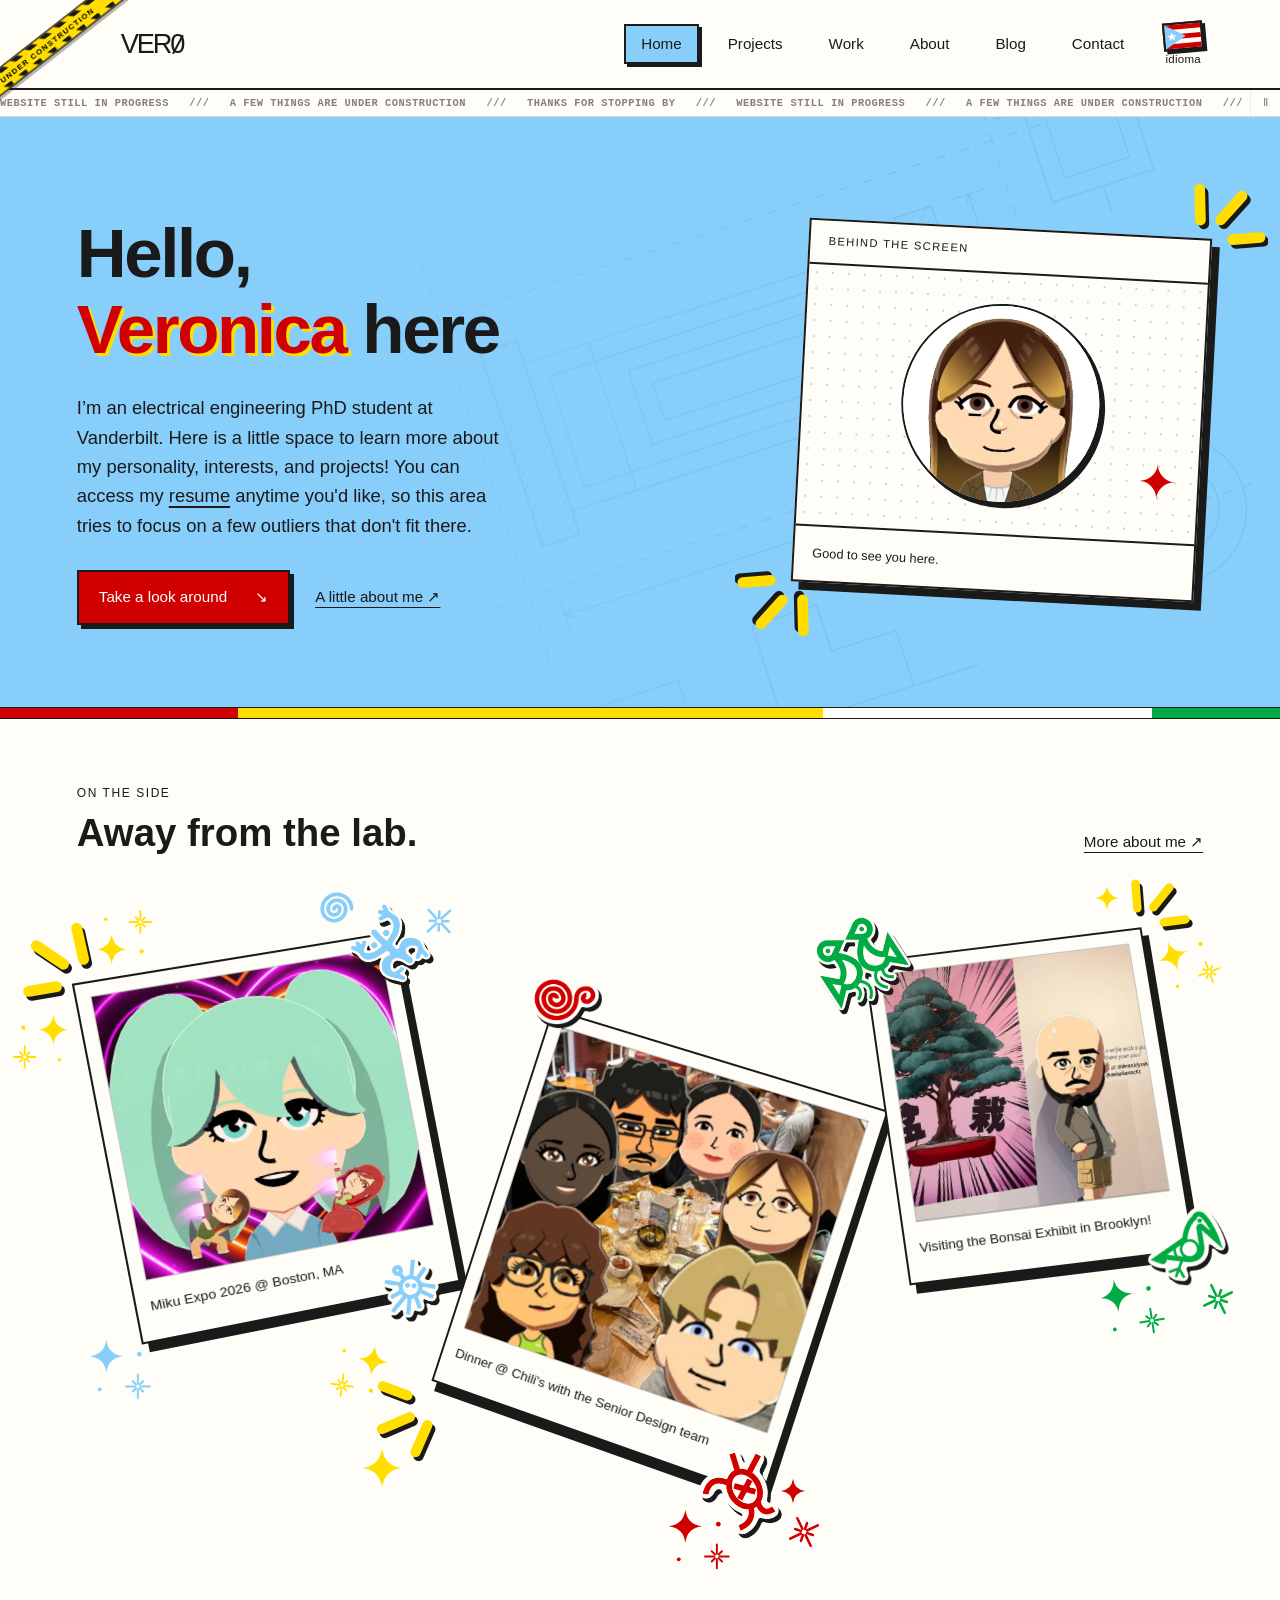
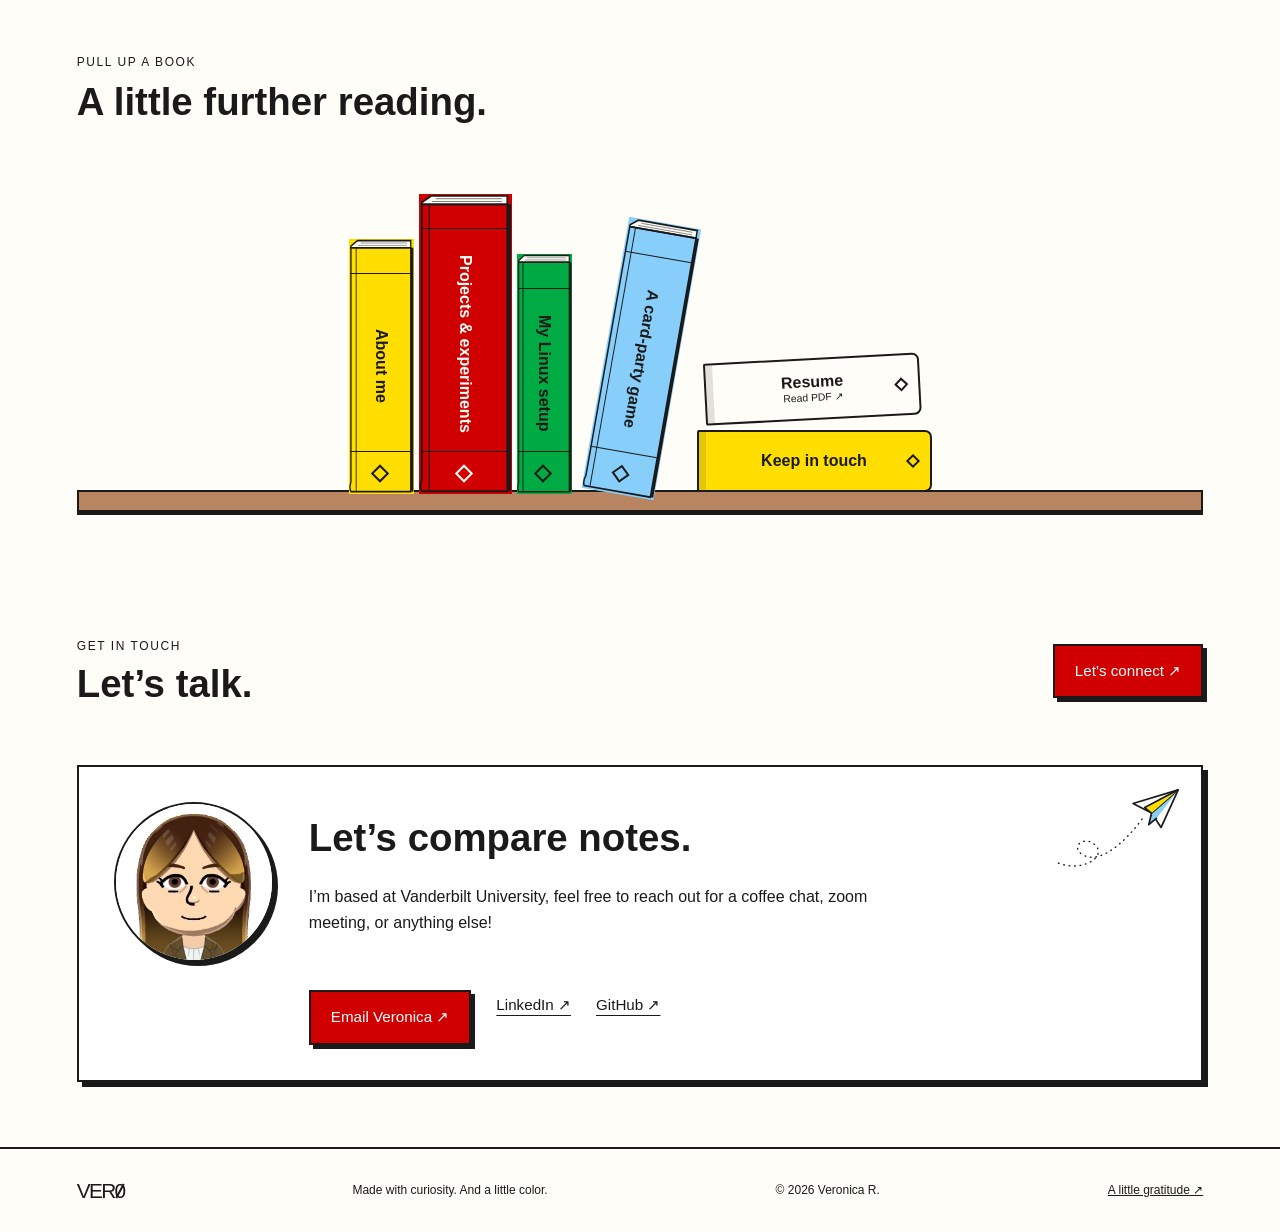
==== index.html @ 684a56bc "Add Blog magazine rack, Contact town street, language flag and visitor stats - Blog tab in the nav; " ====
<!doctype html>
<html lang="en">
<head>
<meta charset="utf-8">
<meta name="viewport" content="width=device-width, initial-scale=1">
<meta name="description" content="Veronica Ramos Rodriguez: ECE PhD student at Vanderbilt. Research, side projects, and a bit about me">
<meta name="theme-color" content="#87CEFA">
<link rel="icon" href="favicon.ico" sizes="any">
<link rel="icon" type="image/png" sizes="32x32" href="assets/favicon-32.png">
<link rel="icon" type="image/png" sizes="192x192" href="assets/favicon-192.png">
<link rel="apple-touch-icon" href="assets/apple-touch-icon.png">
<title>Home · Veronica R.</title>
<link rel="stylesheet" href="style.css?v=about-cabinet-118">
<script src="script.js?v=about-cabinet-118" defer>
</script>
</head>
<body><a class="skip-link" href="#main">Skip to content</a>
<header class="site-header"><span class="logo-tape" aria-hidden="true"><span></span></span><a class="wordmark" href="index.html" aria-label="Veronica R. home"><span class="wordmark-letter letter-v">V</span><span class="wordmark-letter letter-e">E</span><span class="wordmark-letter letter-r">R</span><span class="wordmark-zero">0</span></a>
<button class="menu-toggle" type="button" aria-expanded="false" aria-controls="site-nav" aria-label="Open menu"><span></span><span></span><span></span></button>
<nav id="site-nav" aria-label="Main navigation"><a href="index.html" aria-current="page">Home</a><a href="projects.html">Projects</a><a href="work.html">Work</a><a href="about.html">About</a><a href="blog.html">Blog</a><a href="contact.html">Contact</a>
</nav>
<button class="lang-flag" type="button" aria-label="Cambiar a español" lang="es"><svg viewBox="0 0 30 20" aria-hidden="true" focusable="false"><rect width="30" height="20" fill="var(--paper)"/><path d="M0 0h30v4H0zM0 8h30v4H0zM0 16h30v4H0z" fill="var(--red)"/><path d="M0 0L17.3 10L0 20Z" fill="var(--sky-blue)"/><path d="M5.8 6.2l1.05 2.6h2.8l-2.25 1.7.85 2.7-2.45-1.65-2.45 1.65.85-2.7-2.25-1.7h2.8z" fill="var(--paper)"/></svg><span class="lang-flag-label">idioma</span></button>
</header>
<div class="progress-notice" aria-label="Website still in progress. A few things are under construction.">
<div class="progress-track" aria-hidden="true"><span>Website still in progress &nbsp; /// &nbsp; A few things are under construction &nbsp; /// &nbsp; Thanks for stopping by &nbsp; /// &nbsp; Website still in progress &nbsp; /// &nbsp; A few things are under construction &nbsp; /// &nbsp; Thanks for stopping by &nbsp; /// &nbsp; Website still in progress &nbsp; /// &nbsp; A few things are under construction &nbsp; /// &nbsp; Thanks for stopping by &nbsp; /// &nbsp; </span><span>Website still in progress &nbsp; /// &nbsp; A few things are under construction &nbsp; /// &nbsp; Thanks for stopping by &nbsp; /// &nbsp; Website still in progress &nbsp; /// &nbsp; A few things are under construction &nbsp; /// &nbsp; Thanks for stopping by &nbsp; /// &nbsp; Website still in progress &nbsp; /// &nbsp; A few things are under construction &nbsp; /// &nbsp; Thanks for stopping by &nbsp; /// &nbsp; </span></div>
<button class="progress-toggle" type="button" aria-label="Pause scrolling notice" aria-pressed="false">Ⅱ</button>
</div>
<main id="main">
<section class="hero">
<div class="hero-copy">

<h1 aria-label="Hello, Veronica here">Hello, <span class="outlined intro-name" aria-hidden="true">Veronica</span> here
</h1>
<p class="hero-description">I’m an electrical engineering PhD student at Vanderbilt. Here is a little space to learn more about my personality, interests, and projects! You can access my <a class="inline-link" href="assets/Veronica_Ramos_Rodriguez_Resume.pdf" target="_blank" rel="noopener" data-poster-src="assets/Veronica_Ramos_Rodriguez_Resume.pdf" data-poster-title="Veronica Ramos Rodriguez" data-poster-kind="RESUME">resume</a> anytime you'd like, so this area tries to focus on a few outliers that don't fit there.</p>
<div class="actions"><a class="button primary" href="#personal">Take a look around <span>↘</span></a><a class="text-link" href="construction.html">A little about me ↗</a>
</div>
</div>
<div class="avatar-panel"><span class="avatar-label">BEHIND THE SCREEN</span>
<div class="avatar-stage">
<div class="mii-face-frame"><img src="assets/mii-headshot-clean.jpg" alt="Veronica’s Mii headshot, with long brown hair and a brown suit." width="1280" height="720" decoding="async"></div><span class="avatar-spark spark-two">✦</span>
</div>
<div class="avatar-caption"><span>Good to see you here.</span>
</div>
</div>
</section>
<div class="palette-strip quiet-palette" aria-hidden="true"><span></span><span></span><span></span><span></span>
</div>
<section id="personal" class="section home-notes snapshot-section">
<div class="section-heading"><div><p class="eyebrow">ON THE SIDE</p><h2>Away from the lab.</h2></div><a class="text-link" href="construction.html">More about me ↗</a></div>
<div class="snapshot-layout">
<div class="polaroid-stack">
<!-- Decorations placed with the tuner: positions are % of the polaroid stack (desktop layout). -->
<div class="home-deco" aria-hidden="true">
<span class="deco sticker" style="left:27.5%;top:9.4%;--w:86px" data-a="game" data-ax="0.477" data-ay="-0.443"><span class="deco-in" style="--r:-22deg;--fx:1;--fy:1;--c:#87cefa;--src:url('assets/taino-coqui-sticker-ink.png');--back:url('assets/taino-coqui-sticker-back.png')"><i></i></span></span>
<span class="deco burst" style="left:-1.7%;top:13.3%;--w:85px" data-a="game" data-ax="-0.557" data-ay="-0.55"><span class="deco-in" style="--r:-17deg;--fx:-1;--fy:1"></span></span>
<span class="deco cluster" style="left:3.9%;top:74.4%;--w:66px" data-a="game" data-ax="-0.594" data-ay="0.542"><span class="deco-in" style="--r:0deg;--fx:1;--fy:1"><svg viewBox="0 0 90 90"><path transform="scale(1.25)" d="M20 2Q22 18 38 20Q22 22 20 38Q18 22 2 20Q18 18 20 2Z" fill="#87cefa"/><g transform="translate(50 48) scale(.9)"><g stroke="#87cefa" stroke-width="3" stroke-linecap="round"><path d="M24.0 20.0L38.0 20.0"/><path d="M22.8 22.8L27.8 27.8"/><path d="M20.0 24.0L20.0 38.0"/><path d="M17.2 22.8L12.2 27.8"/><path d="M16.0 20.0L2.0 20.0"/><path d="M17.2 17.2L12.2 12.2"/><path d="M20.0 16.0L20.0 2.0"/><path d="M22.8 17.2L27.8 12.2"/></g></g><circle cx="70" cy="22" r="3.2" fill="#87cefa"/><circle cx="16" cy="70" r="2.6" fill="#87cefa"/></svg></span></span>
<span class="deco spiral" style="left:22.8%;top:3.8%;--w:44px" data-a="game" data-ax="0.334" data-ay="-0.568"><span class="deco-in" style="--r:0deg;--fx:1;--fy:1"><svg viewBox="0 0 60 60"><path d="M30 30m0 0a4 4 0 0 1 8 0a8 8 0 0 1-16 0a12 12 0 0 1 24 0a16 16 0 0 1-32 0a20 20 0 0 1 40 0" fill="none" stroke="#87cefa" stroke-width="5" stroke-linecap="round"/></svg></span></span>
<span class="deco sticker" style="left:58.6%;top:92.9%;--w:98px" data-a="linux" data-ax="0.423" data-ay="0.504"><span class="deco-in" style="--r:-17deg;--fx:1;--fy:1;--c:#d00000;--src:url('assets/taino-turtle-sticker-ink.png');--back:url('assets/taino-turtle-sticker-back.png')"><i></i></span></span>
<span class="deco cluster" style="left:55.3%;top:100.4%;--w:66px" data-a="linux" data-ax="0.365" data-ay="0.647"><span class="deco-in" style="--r:0deg;--fx:1;--fy:1"><svg viewBox="0 0 90 90"><path transform="scale(1.25)" d="M20 2Q22 18 38 20Q22 22 20 38Q18 22 2 20Q18 18 20 2Z" fill="#d00000"/><g transform="translate(50 48) scale(.9)"><g stroke="#d00000" stroke-width="3" stroke-linecap="round"><path d="M24.0 20.0L38.0 20.0"/><path d="M22.8 22.8L27.8 27.8"/><path d="M20.0 24.0L20.0 38.0"/><path d="M17.2 22.8L12.2 27.8"/><path d="M16.0 20.0L2.0 20.0"/><path d="M17.2 17.2L12.2 12.2"/><path d="M20.0 16.0L20.0 2.0"/><path d="M22.8 17.2L27.8 12.2"/></g></g><circle cx="70" cy="22" r="3.2" fill="#d00000"/><circle cx="16" cy="70" r="2.6" fill="#d00000"/></svg></span></span>
<span class="deco sticker" style="left:69.4%;top:12%;--w:92px" data-a="life" data-ax="-0.531" data-ay="-0.482"><span class="deco-in" style="--r:-33deg;--fx:1;--fy:1;--c:#00ab44;--src:url('assets/taino-eternal-lovers-sticker-ink.png');--back:url('assets/taino-eternal-lovers-sticker-back.png')"><i></i></span></span>
<span class="deco burst" style="left:96.1%;top:4.1%;--w:66px" data-a="life" data-ax="0.543" data-ay="-0.521"><span class="deco-in" style="--r:0deg;--fx:1;--fy:1"></span></span>
<span class="deco aster" style="left:32.2%;top:5.7%;--w:34px" data-a="game" data-ax="0.655" data-ay="-0.478"><span class="deco-in" style="--r:-43deg;--fx:1;--fy:1"><svg viewBox="0 0 40 40"><g stroke="#87cefa" stroke-width="3" stroke-linecap="round"><path d="M24.0 20.0L38.0 20.0"/><path d="M22.8 22.8L27.8 27.8"/><path d="M20.0 24.0L20.0 38.0"/><path d="M17.2 22.8L12.2 27.8"/><path d="M16.0 20.0L2.0 20.0"/><path d="M17.2 17.2L12.2 12.2"/><path d="M20.0 16.0L20.0 2.0"/><path d="M22.8 17.2L27.8 12.2"/></g></svg></span></span>
<span class="deco sticker" style="left:43.3%;top:17.7%;--w:78px" data-a="linux" data-ax="-0.45" data-ay="-0.503"><span class="deco-in" style="--r:0deg;--fx:1;--fy:1;--c:#d00000;--src:url('assets/taino-snail-conch-sticker-ink.png');--back:url('assets/taino-snail-conch-sticker-back.png')"><i></i></span></span>
<span class="deco sticker" style="left:98.8%;top:55.2%;--w:90px" data-a="life" data-ax="0.511" data-ay="0.468"><span class="deco-in" style="--r:20deg;--fx:1;--fy:1;--c:#00ab44;--src:url('assets/taino-bird-sticker-ink.png');--back:url('assets/taino-bird-sticker-back.png')"><i></i></span></span>
<span class="deco aster" style="left:64.6%;top:99%;--w:34px" data-a="linux" data-ax="0.638" data-ay="0.544"><span class="deco-in" style="--r:-26deg;--fx:-1;--fy:1"><svg viewBox="0 0 40 40"><g stroke="#d00000" stroke-width="3" stroke-linecap="round"><path d="M24.0 20.0L38.0 20.0"/><path d="M22.8 22.8L27.8 27.8"/><path d="M20.0 24.0L20.0 38.0"/><path d="M17.2 22.8L12.2 27.8"/><path d="M16.0 20.0L2.0 20.0"/><path d="M17.2 17.2L12.2 12.2"/><path d="M20.0 16.0L20.0 2.0"/><path d="M22.8 17.2L27.8 12.2"/></g></svg></span></span>
<span class="deco diamond" style="left:63.6%;top:92.7%;--w:27px" data-a="linux" data-ax="0.573" data-ay="0.457"><span class="deco-in" style="--r:0deg;--fx:1;--fy:1"><svg viewBox="0 0 40 40"><path d="M20 2Q22 18 38 20Q22 22 20 38Q18 22 2 20Q18 18 20 2Z" fill="#d00000"/></svg></span></span>
<span class="deco diamond" style="left:91.5%;top:2.1%;--w:26px" data-a="life" data-ax="0.367" data-ay="-0.578"><span class="deco-in" style="--r:0deg;--fx:1;--fy:1"><svg viewBox="0 0 40 40"><path d="M20 2Q22 18 38 20Q22 22 20 38Q18 22 2 20Q18 18 20 2Z" fill="#ffde00"/></svg></span></span>
<span class="deco diamond" style="left:27.1%;top:89.3%;--w:44px" data-a="linux" data-ax="-0.545" data-ay="0.727"><span class="deco-in" style="--r:0deg;--fx:1;--fy:1"><svg viewBox="0 0 40 40"><path d="M20 2Q22 18 38 20Q22 22 20 38Q18 22 2 20Q18 18 20 2Z" fill="#ffde00"/></svg></span></span>
<span class="deco burst" style="left:29.2%;top:80.4%;--w:79px" data-a="linux" data-ax="-0.531" data-ay="0.573"><span class="deco-in" style="--r:-152deg;--fx:1;--fy:1"></span></span>
<span class="deco cluster" style="left:4.3%;top:7.9%;--w:60px" data-a="game" data-ax="-0.327" data-ay="-0.608"><span class="deco-in" style="--r:0deg;--fx:1;--fy:-1"><svg viewBox="0 0 90 90"><path transform="scale(1.25)" d="M20 2Q22 18 38 20Q22 22 20 38Q18 22 2 20Q18 18 20 2Z" fill="#ffde00"/><g transform="translate(50 48) scale(.9)"><g stroke="#ffde00" stroke-width="3" stroke-linecap="round"><path d="M24.0 20.0L38.0 20.0"/><path d="M22.8 22.8L27.8 27.8"/><path d="M20.0 24.0L20.0 38.0"/><path d="M17.2 22.8L12.2 27.8"/><path d="M16.0 20.0L2.0 20.0"/><path d="M17.2 17.2L12.2 12.2"/><path d="M20.0 16.0L20.0 2.0"/><path d="M22.8 17.2L27.8 12.2"/></g></g><circle cx="70" cy="22" r="3.2" fill="#ffde00"/><circle cx="16" cy="70" r="2.6" fill="#ffde00"/></svg></span></span>
<span class="deco cluster" style="left:-3.3%;top:24.3%;--w:60px" data-a="game" data-ax="-0.655" data-ay="-0.37"><span class="deco-in" style="--r:0deg;--fx:-1;--fy:1"><svg viewBox="0 0 90 90"><path transform="scale(1.25)" d="M20 2Q22 18 38 20Q22 22 20 38Q18 22 2 20Q18 18 20 2Z" fill="#ffde00"/><g transform="translate(50 48) scale(.9)"><g stroke="#ffde00" stroke-width="3" stroke-linecap="round"><path d="M24.0 20.0L38.0 20.0"/><path d="M22.8 22.8L27.8 27.8"/><path d="M20.0 24.0L20.0 38.0"/><path d="M17.2 22.8L12.2 27.8"/><path d="M16.0 20.0L2.0 20.0"/><path d="M17.2 17.2L12.2 12.2"/><path d="M20.0 16.0L20.0 2.0"/><path d="M22.8 17.2L27.8 12.2"/></g></g><circle cx="70" cy="22" r="3.2" fill="#ffde00"/><circle cx="16" cy="70" r="2.6" fill="#ffde00"/></svg></span></span>
<span class="deco cluster" style="left:25%;top:74.6%;--w:60px" data-a="game" data-ax="0.142" data-ay="0.672"><span class="deco-in" style="--r:-82deg;--fx:-1;--fy:-1"><svg viewBox="0 0 90 90"><path transform="scale(1.25)" d="M20 2Q22 18 38 20Q22 22 20 38Q18 22 2 20Q18 18 20 2Z" fill="#ffde00"/><g transform="translate(50 48) scale(.9)"><g stroke="#ffde00" stroke-width="3" stroke-linecap="round"><path d="M24.0 20.0L38.0 20.0"/><path d="M22.8 22.8L27.8 27.8"/><path d="M20.0 24.0L20.0 38.0"/><path d="M17.2 22.8L12.2 27.8"/><path d="M16.0 20.0L2.0 20.0"/><path d="M17.2 17.2L12.2 12.2"/><path d="M20.0 16.0L20.0 2.0"/><path d="M22.8 17.2L27.8 12.2"/></g></g><circle cx="70" cy="22" r="3.2" fill="#ffde00"/><circle cx="16" cy="70" r="2.6" fill="#ffde00"/></svg></span></span>
<span class="deco cluster" style="left:98.8%;top:12.2%;--w:60px" data-a="life" data-ax="0.627" data-ay="-0.355"><span class="deco-in" style="--r:-20deg;--fx:1;--fy:1"><svg viewBox="0 0 90 90"><path transform="scale(1.25)" d="M20 2Q22 18 38 20Q22 22 20 38Q18 22 2 20Q18 18 20 2Z" fill="#ffde00"/><g transform="translate(50 48) scale(.9)"><g stroke="#ffde00" stroke-width="3" stroke-linecap="round"><path d="M24.0 20.0L38.0 20.0"/><path d="M22.8 22.8L27.8 27.8"/><path d="M20.0 24.0L20.0 38.0"/><path d="M17.2 22.8L12.2 27.8"/><path d="M16.0 20.0L2.0 20.0"/><path d="M17.2 17.2L12.2 12.2"/><path d="M20.0 16.0L20.0 2.0"/><path d="M22.8 17.2L27.8 12.2"/></g></g><circle cx="70" cy="22" r="3.2" fill="#ffde00"/><circle cx="16" cy="70" r="2.6" fill="#ffde00"/></svg></span></span>
<span class="deco sticker" style="left:29.6%;top:61.6%;--w:71px" data-a="game" data-ax="0.351" data-ay="0.474"><span class="deco-in" style="--r:5deg;--fx:1;--fy:1;--c:#87cefa;--src:url('assets/taino-sun-sticker-ink.png');--back:url('assets/taino-sun-sticker-back.png')"><i></i></span></span>
<span class="deco cluster" style="left:93.8%;top:64.8%;--w:66px" data-a="life" data-ax="0.288" data-ay="0.631"><span class="deco-in" style="--r:-9deg;--fx:1;--fy:1"><svg viewBox="0 0 90 90"><path transform="scale(1.25)" d="M20 2Q22 18 38 20Q22 22 20 38Q18 22 2 20Q18 18 20 2Z" fill="#00ab44"/><g transform="translate(50 48) scale(.9)"><g stroke="#00ab44" stroke-width="3" stroke-linecap="round"><path d="M24.0 20.0L38.0 20.0"/><path d="M22.8 22.8L27.8 27.8"/><path d="M20.0 24.0L20.0 38.0"/><path d="M17.2 22.8L12.2 27.8"/><path d="M16.0 20.0L2.0 20.0"/><path d="M17.2 17.2L12.2 12.2"/><path d="M20.0 16.0L20.0 2.0"/><path d="M22.8 17.2L27.8 12.2"/></g></g><circle cx="70" cy="22" r="3.2" fill="#00ab44"/><circle cx="16" cy="70" r="2.6" fill="#00ab44"/></svg></span></span>
<span class="deco aster" style="left:101.3%;top:63.5%;--w:34px" data-a="life" data-ax="0.587" data-ay="0.637"><span class="deco-in" style="--r:-26deg;--fx:-1;--fy:1"><svg viewBox="0 0 40 40"><g stroke="#00ab44" stroke-width="3" stroke-linecap="round"><path d="M24.0 20.0L38.0 20.0"/><path d="M22.8 22.8L27.8 27.8"/><path d="M20.0 24.0L20.0 38.0"/><path d="M17.2 22.8L12.2 27.8"/><path d="M16.0 20.0L2.0 20.0"/><path d="M17.2 17.2L12.2 12.2"/><path d="M20.0 16.0L20.0 2.0"/><path d="M22.8 17.2L27.8 12.2"/></g></svg></span></span>
</div>

<figure class="polaroid polaroid-game"><div class="polaroid-photo"><img src="assets/miku-expo-boston.webp" alt="A Miku-inspired Mii with two smaller Miis holding glow sticks against a neon-heart background." loading="lazy" decoding="async"></div><figcaption>Miku Expo 2026 @ Boston, MA</figcaption></figure>
<figure class="polaroid polaroid-linux"><div class="polaroid-photo"><img src="assets/chilis-dinner.webp" alt="Senior Design teammates represented by Miis around a dinner table at Chili’s." loading="lazy" decoding="async"></div><figcaption>Dinner @ Chili's with the Senior Design team</figcaption></figure>
<figure class="polaroid polaroid-life"><div class="polaroid-photo"><img src="assets/bonsai-mii.webp" alt="A Mii posing beside a large illustrated bonsai at an exhibit." loading="lazy" decoding="async"></div><figcaption>Visiting the Bonsai Exhibit in Brooklyn!</figcaption></figure>
</div>

</div>
</section>

<section class="section bookshelf-section" aria-labelledby="bookshelf-title">
<div class="section-heading"><div><p class="eyebrow">PULL UP A BOOK</p><h2 id="bookshelf-title">A little further reading.</h2></div></div>
<nav class="bookshelf" aria-label="Portfolio bookshelf">
<a class="shelf-book book-about" href="construction.html"><span>About me</span></a>
<a class="shelf-book book-projects" href="projects.html"><span>Projects & experiments</span></a>
<a class="shelf-book book-linux" href="projects.html#linux"><span>My Linux setup</span></a>
<a class="shelf-book book-game" href="projects.html#card-party"><span>A card-party game</span></a>
<div class="book-pile"><a class="shelf-book book-resume" href="assets/Veronica_Ramos_Rodriguez_Resume.pdf" target="_blank" rel="noopener" data-poster-src="assets/Veronica_Ramos_Rodriguez_Resume.pdf" data-poster-title="Veronica Ramos Rodriguez" data-poster-kind="RESUME" aria-label="Resume PDF, opens a preview"><span>Resume</span><small>Read PDF ↗</small></a><a class="shelf-book book-contact" href="construction.html"><span>Keep in touch</span></a></div>
</nav>
</section>
<section class="contact-band">
<div>
<p class="eyebrow">GET IN TOUCH</p>
<h2>Let’s talk.</h2>
</div><a class="button primary contact-label" href="mailto:verocero@tutamail.com">Let’s connect ↗</a>
</section>
<section class="section home-contact-card">
<article class="paper contact-paper"><figure class="contact-headshot"><div class="mii-face-frame"><img src="assets/mii-headshot-clean.jpg" alt="Veronica’s Mii headshot, with long brown hair and a brown suit." width="1280" height="720" decoding="async"></div></figure>
<div>
<h2>Let’s compare notes.</h2>
<p>I’m based at Vanderbilt University, feel free to reach out for a coffee chat, zoom meeting, or anything else!</p>
<div class="actions"><a class="button primary" href="mailto:verocero@tutamail.com">Email Veronica ↗</a><a class="text-link" href="https://www.linkedin.com/in/veronicasramos/">LinkedIn ↗</a><a class="text-link" href="https://github.com/VeroCero">GitHub ↗</a>
</div>
</div>
</article>
</section>
<dialog class="poster-dialog" aria-labelledby="poster-dialog-title">
<button class="pile-card-close poster-dialog-close" type="button" aria-label="Close">✕</button>
<p class="eyebrow poster-dialog-kind">RESUME</p>
<h3 id="poster-dialog-title"></h3>
<iframe class="poster-frame" title="Resume"></iframe>
<a class="text-link poster-open" target="_blank" rel="noopener">Open full size ↗</a>
</dialog>
</main>
<footer><a class="wordmark" href="index.html"><span class="wordmark-letter letter-v">V</span><span class="wordmark-letter letter-e">E</span><span class="wordmark-letter letter-r">R</span><span class="wordmark-zero">0</span></a>
<p>Made with curiosity. And a little color.</p><span>© 2026 Veronica R.</span><a href="thankyou.html">A little gratitude ↗</a>
</footer>
<script data-goatcounter="https://ver0.goatcounter.com/count" async src="//gc.zgo.at/count.js"></script>
</body>
</html>
---- style.css ----
@font-face{font-family:Bungee;src:url('fonts/Bungee-Regular.ttf') format('truetype');font-display:swap}
@font-face{font-family:Exo2;src:url('fonts/Exo2-Medium.ttf') format('truetype');font-weight:500;font-display:swap}
@font-face{font-family:Exo2;src:url('fonts/Exo2-Black.ttf') format('truetype');font-weight:900;font-display:swap}
.tags span,.board-stickies span{font-weight:900}

:root{--sky-blue:#87cefa;--red:#d00000;--white:#fff;--green:#00ab44;--ink:#1a1a1a;--paper:#fffdf7;--border:2px solid var(--ink)}
*{box-sizing:border-box}
html{scroll-behavior:smooth;scroll-padding-top:30px}
body{margin:0;color:var(--ink);background:var(--paper);font-family:Exo2,Arial,sans-serif;font-weight:500;line-height:1.6}
a{color:inherit}
button,a{-webkit-tap-highlight-color:transparent}
a:focus-visible,button:focus-visible{outline:3px solid var(--red);outline-offset:6px}
h1,h2,h3,p{margin:0}
h1,h2,h3{line-height:1.1}
h1,h2,.wordmark{font-family:Bungee,Arial,sans-serif}
h1{font-size:clamp(2.7rem,6.2vw,5.6rem);letter-spacing:-.035em}
h2{font-size:clamp(1.7rem,3vw,2.6rem)}
h3{font-size:1.65rem}
p{max-width:65ch}
.site-header{max-width:1440px;margin:auto;padding:22px 6%;display:flex;align-items:center;justify-content:space-between;border-bottom:var(--border)}
.wordmark{text-decoration:none;font-size:1.7rem;letter-spacing:-.08em;white-space:nowrap}
.brand-dot,.wordmark span{color:var(--red);display:inline-block;margin-left:6px}
.site-header nav{display:flex;gap:12px}
.site-header nav a{text-decoration:none;padding:6px 15px;border:2px solid transparent;font-size:.95rem}
.site-header nav a[aria-current=page]{background:var(--sky-blue);border:var(--border);box-shadow:3px 3px var(--ink)}
.site-header nav a:hover{border-color:var(--ink)}
main{max-width:1440px;margin:auto}
.hero{padding:78px 6% 82px;display:grid;grid-template-columns:1.6fr 1fr;gap:7%;align-items:center;background:var(--sky-blue)}
.eyebrow{font-size:.75rem;letter-spacing:.13em;line-height:1.5}
.small-star{color:var(--red);font-size:1.2rem;margin-right:8px}
.hero h1{margin:20px 0 26px}
.outlined{color:var(--paper);-webkit-text-stroke:2px var(--ink);paint-order:stroke fill}
.hero-description{font-size:1.15rem;max-width:440px}
.actions{display:flex;align-items:center;gap:25px;margin-top:30px}
.button{display:inline-flex;justify-content:center;align-items:center;gap:28px;padding:13px 20px;text-decoration:none;border:var(--border);box-shadow:4px 4px var(--ink);transition:transform .15s,box-shadow .15s;font-size:.95rem}
.primary{background:var(--red);color:white}
.light{background:var(--paper)}
.button:hover{transform:translate(2px,2px);box-shadow:2px 2px var(--ink)}
.text-link{text-underline-offset:5px;font-size:.95rem}
.avatar-panel{position:relative;border:var(--border);background:var(--paper);box-shadow:8px 8px var(--ink);transform:rotate(3deg)}
.avatar-label{display:block;padding:12px 18px;border-bottom:var(--border);font-size:.7rem;letter-spacing:.12em}
.avatar-stage{position:relative;min-height:260px;display:grid;place-items:center;background-image:radial-gradient(#1a1a1a30 1px,transparent 1px);background-size:16px 16px}
.avatar-placeholder{display:flex;flex-direction:column;align-items:center;gap:10px}
.avatar-monogram{width:145px;height:145px;border:var(--border);border-radius:50%;background:var(--sky-blue);display:grid;place-items:center;font-family:Bungee;font-size:4rem;box-shadow:5px 5px var(--ink)}
.avatar-placeholder>span:last-child{font-size:.75rem;background:var(--paper);padding:3px 7px}
.avatar-caption{border-top:var(--border);padding:15px 18px;display:flex;flex-direction:column}
.avatar-caption strong{font-size:1.3rem}
.avatar-caption span{font-size:.8rem}
.hello-sticker{position:absolute;right:-22px;bottom:46px;background:var(--green);padding:8px 18px;border:var(--border);font-family:Bungee;font-size:1.4rem;transform:rotate(-12deg);box-shadow:3px 3px var(--ink)}
.avatar-spark{position:absolute;color:var(--red);font-size:3rem}
.spark-one{top:20px;left:20px}
.spark-two{bottom:20px;right:20px}
.palette-strip{display:flex;justify-content:space-between;gap:20px;align-items:center;padding:16px 6%;background:var(--green);border-block:var(--border);font-size:.75rem;letter-spacing:.1em}
.section{padding:65px 6%}
.section-heading{display:flex;justify-content:space-between;gap:24px;align-items:end;margin-bottom:30px}
.section-heading h2{margin-top:10px}
.red-dot{color:var(--red)}
.project-card{display:grid;grid-template-columns:1fr 1fr;border:var(--border);text-decoration:none;box-shadow:6px 6px var(--ink);background:white}
.project-art{background:var(--sky-blue);min-height:300px;display:grid;place-items:center;position:relative;overflow:hidden;border-right:var(--border)}
.mini-window{width:65%;border:var(--border);background:var(--paper);box-shadow:6px 6px var(--ink);transform:rotate(-5deg)}
.window-bar{border-bottom:var(--border);display:flex;gap:5px;padding:10px;background:var(--green)}
.window-bar i{width:7px;height:7px;background:var(--ink);border-radius:50%}
.mini-window strong{display:block;padding:18px 22px;font-family:Bungee;font-size:2.3rem;line-height:1.1}
.mini-window strong span{color:var(--red)}
.mini-lines{margin:0 22px 20px;height:14px;border-block:2px solid var(--ink);width:50%}
.art-star{position:absolute;right:10%;bottom:10%;font-size:4rem;color:var(--red)}
.project-info{padding:40px;align-self:center}
.project-info h3{margin:18px 0}
.project-info h3 span{white-space:nowrap}
.tags{display:flex;flex-wrap:wrap;gap:8px;margin-top:22px}
.tags span{border:1px solid var(--ink);padding:3px 10px;font-size:.75rem;background:var(--paper)}
.about-band{padding:55px 6%;background:var(--green);border-block:var(--border);display:grid;grid-template-columns:1.4fr 1fr;gap:22px 60px}
.about-band>.eyebrow{grid-column:1/-1}
.about-band .button{margin-top:24px}
.contact-band{padding:60px 6%;display:flex;gap:28px;align-items:center;justify-content:space-between}
.contact-band h2{margin-top:8px}
.large-star{font-size:4rem;color:var(--red)}
footer{max-width:1440px;margin:auto;border-top:var(--border);padding:25px 6%;display:flex;gap:24px;align-items:center;justify-content:space-between;font-size:.75rem}
footer .wordmark{font-size:1.3rem}
.page-intro{padding:65px 6%;background:var(--sky-blue);border-bottom:var(--border)}
.page-intro h1{margin:18px 0 25px}
.page-intro>p:last-of-type{font-size:1.2rem;max-width:550px}
.page-intro .button{margin-top:25px}
.about-grid{display:grid;grid-template-columns:1fr 1fr;gap:30px}
.paper{border:var(--border);box-shadow:5px 5px var(--ink);padding:35px;background:white}
.paper h2{margin:15px 0 25px}
.paper p+p{margin-top:16px}
.green-paper{background:var(--green)}
.detail-list{list-style:none;padding:0;margin:0}
.detail-list li{border-top:1px solid var(--ink);padding:14px 0;display:flex;flex-direction:column}
.detail-list span{font-size:.9rem}
.contact-paper{display:flex;gap:35px;align-items:start}
.contact-paper .button{margin-top:25px}
.case-layout{display:grid;grid-template-columns:1.1fr 1fr;gap:50px}
.case-layout .project-card{grid-template-columns:1fr}
.case-layout .project-art{border-right:0;border-bottom:var(--border)}
.case-copy h3{margin-bottom:10px}
.case-copy p{margin-bottom:25px}
.skip-link{position:absolute;top:-100px;left:15px;background:white;padding:12px;z-index:10}
.skip-link:focus{top:10px}
@media(max-width:800px){.hero{gap:40px;grid-template-columns:1fr;padding-block:45px}
.avatar-panel{max-width:340px;width:90%;justify-self:center}
.hero h1{font-size:clamp(2.7rem,9vw,4.6rem)}
.project-card,.about-band,.about-grid,.case-layout{grid-template-columns:1fr}
.project-art{border-right:0;border-bottom:var(--border)}
.palette-strip span:nth-child(3){display:none}
.section-heading{align-items:start}
.contact-band{flex-wrap:wrap}
.contact-band>.large-star{display:none}
footer{flex-wrap:wrap;justify-content:start}
.about-band{gap:25px}
.site-header{padding:18px 5%}
.site-header nav{gap:3px}
.site-header nav a{padding:5px 8px;font-size:.85rem}
.wordmark{font-size:1.4rem}
.section{padding-block:40px}
}
@media(max-width:420px){.actions{align-items:start;flex-direction:column;gap:20px}
.section-heading{flex-direction:column}
.project-info,.paper{padding:25px}
.contact-paper{flex-direction:column;gap:0}
.palette-strip{font-size:.6rem}
.site-header{flex-wrap:wrap;gap:15px}
}
@media(prefers-reduced-motion:reduce){html{scroll-behavior:auto}
*,*::before,*::after{transition:none!important;animation:none!important}
}
/* Research stories and the personal workbench. Decorative marks are not data figures. */
.story-grid,.small-project-grid{display:grid;grid-template-columns:repeat(3,minmax(0,1fr));gap:24px}
.story-card{border:var(--border);box-shadow:5px 5px var(--ink);padding:28px;text-decoration:none;display:flex;flex-direction:column;gap:18px;transition:transform .15s,box-shadow .15s}
.story-card:hover{transform:translate(2px,2px);box-shadow:3px 3px var(--ink)}
.story-card.blue{background:var(--sky-blue)}.story-card.green{background:var(--green)}.story-card.cream{background:white}
.story-mark{font-size:4rem;line-height:1;margin-bottom:15px}.story-card h3{font-size:1.55rem}.story-card p:last-child{font-size:.95rem}
.workbench{display:grid;grid-template-columns:1fr 1.1fr;gap:40px;align-items:center;text-decoration:none;border:var(--border);padding:30px;box-shadow:5px 5px var(--ink)}
.workbench h3{margin:14px 0}.terminal-art{background:var(--ink);color:var(--paper);padding:28px;font-family:monospace;min-height:190px;display:flex;flex-direction:column;justify-content:center;gap:18px}
.terminal-art>span{color:var(--sky-blue)}.terminal-art strong{font-size:1.45rem}.terminal-art p{font-size:.75rem}.cursor{color:var(--sky-blue)}
.project-jumps{display:flex;flex-wrap:wrap;gap:12px 24px;margin-top:30px;font-size:.9rem;text-underline-offset:5px}
.story-stack{padding-block:10px}.research-story{display:grid;grid-template-columns:1fr 1.4fr;gap:65px;padding:55px 0;border-bottom:var(--border);scroll-margin-top:20px}.research-story:last-child{border-bottom:0}
.story-heading h2{margin-top:20px}.story-body h3{font-size:1.1rem;margin-bottom:8px}.story-body p{margin-bottom:25px}.story-body p:last-child{margin-bottom:0}.margin-note{font-size:.85rem;border-left:4px solid var(--green);padding-left:15px}.proposal-note{margin-top:20px;font-size:.9rem}
.small-project-grid .paper{padding:25px;box-shadow:3px 3px var(--ink)}.small-project-grid h3{margin-bottom:18px}.small-project-grid .text-link{display:inline-block;margin-top:18px}.publication-list{margin-top:40px;border-block:var(--border);padding:18px 0}.publication-list summary{cursor:pointer;font-size:1.1rem}.publication-list li{margin:12px 0;max-width:75ch}
@media(max-width:1000px){.story-grid{grid-template-columns:1fr}.story-card{display:grid;grid-template-columns:70px 1fr;gap:12px 20px}.story-mark{grid-row:1/4;margin:0}.story-card h3,.story-card p{grid-column:2}.small-project-grid{grid-template-columns:1fr}.research-story{gap:35px}}
@media(max-width:800px){.research-story,.workbench{grid-template-columns:1fr}.research-story{gap:28px;padding-block:35px}.workbench{padding:20px;gap:25px}.contact-paper .actions{align-items:start;flex-wrap:wrap}.hero .eyebrow{max-width:42ch}.terminal-art strong{font-size:1.1rem}}
@media(max-width:420px){.story-card{padding:22px;grid-template-columns:40px 1fr;gap:12px}.story-mark{font-size:2.6rem}.story-card h3{font-size:1.3rem}.terminal-art{padding:18px}}
/* A personal welcome: favorite things, playful objects, and a smaller work preview. */
.hero h1{font-size:clamp(2.6rem,5.4vw,4.8rem)}
.handwritten-note{font-size:.95rem;transform:rotate(-4deg);border-bottom:2px solid var(--red);padding:6px}
.personality-grid{display:grid;grid-template-columns:repeat(3,minmax(0,1fr));gap:24px}
.interest-card{border:var(--border);padding:28px;box-shadow:5px 5px var(--ink);display:flex;flex-direction:column;gap:18px}.interest-blue{background:var(--sky-blue)}.interest-white{background:white}.interest-green{background:var(--green)}.interest-icon{font-size:3rem;line-height:1}.interest-card h3{font-size:1.75rem}.interest-card .text-link{margin-top:auto}
.party-section{display:grid;grid-template-columns:1fr 1.4fr;gap:50px;align-items:center;padding:60px 6%;background:var(--red);color:white;border-block:var(--border)}.party-copy h2{margin:15px 0 25px}.party-copy .button{margin-top:25px;color:var(--ink)}.playing-cards{position:relative;height:265px;max-width:310px;width:100%;margin:auto}.playing-card{position:absolute;width:155px;height:220px;border:var(--border);box-shadow:5px 5px var(--ink);border-radius:8px}.card-back{background:var(--sky-blue);color:var(--ink);left:20px;top:10px;transform:rotate(-15deg);display:grid;place-items:center;font-size:5rem}.card-front{background:var(--paper);color:var(--red);right:20px;top:20px;transform:rotate(12deg);display:flex;flex-direction:column;align-items:center;justify-content:space-between;padding:12px}.card-front strong{font-size:4rem;line-height:1}.card-front small{align-self:start;display:flex;flex-direction:column;font-size:1rem;line-height:1}.card-front small:last-child{align-self:end;transform:rotate(180deg)}
.culture-section{display:grid;grid-template-columns:1fr 1.2fr;gap:25px 55px}.culture-section>.eyebrow{grid-column:1/-1}.culture-section p+p{margin-top:15px}.culture-section .text-link{display:inline-block;margin-top:22px}
.work-glimpse{background:var(--sky-blue);border-block:var(--border);padding:50px 6%;display:grid;grid-template-columns:1.2fr 1fr;gap:60px}.work-glimpse h2{margin:14px 0 22px}.work-glimpse .button{margin-top:25px}.work-glimpse nav{display:flex;flex-direction:column;justify-content:center}.work-glimpse nav a{padding:20px 0;border-bottom:var(--border);text-decoration:none;font-size:1.1rem}.work-glimpse nav a:first-child{border-top:var(--border)}.work-glimpse nav span{display:block;font-size:.65rem;letter-spacing:.12em;margin-bottom:8px}.work-glimpse nav a:hover{text-decoration:underline;text-underline-offset:5px}
@media(max-width:800px){.personality-grid,.party-section,.culture-section,.work-glimpse{grid-template-columns:1fr}.party-section{gap:25px;padding-block:40px}.culture-section{gap:25px}.work-glimpse{gap:35px}.interest-card{padding:25px}.handwritten-note{display:none}.hero h1{font-size:clamp(2.5rem,8vw,4rem)}}
/* Personality lives in the details; keep the introduction and labels understated. */
.quiet-palette{height:12px;padding:0;gap:0;border-block:1px solid var(--ink)}.quiet-palette span{height:100%;flex:1}.quiet-palette span:nth-child(1){background:var(--green)}.quiet-palette span:nth-child(2){background:var(--paper)}.quiet-palette span:nth-child(3){display:block;background:var(--red)}.quiet-palette span:nth-child(4){background:var(--sky-blue)}
.personality-grid{gap:20px}.interest-card{background:transparent;border:0;border-top:var(--border);box-shadow:none;padding:24px 0;gap:14px}.interest-icon{font-size:1.6rem}.interest-card h3{font-size:1.45rem}.interest-card .eyebrow{font-size:.65rem}.party-section{background:var(--paper);color:var(--ink)}.party-copy h2{font-size:clamp(1.7rem,3vw,2.4rem)}.playing-cards{transform:scale(.85)}.hero h1{max-width:11ch}
/* Compact personal notes, with color used as an uneven divider. */
:root{--yellow:#ffde00}
.quiet-palette span:nth-child(1){background:var(--red);flex:1.3}
.quiet-palette span:nth-child(2){background:var(--yellow);flex:3.2}
.quiet-palette span:nth-child(3){background:var(--paper);flex:1.8}
.quiet-palette span:nth-child(4){background:var(--green);flex:.7}
.avatar-caption{min-height:56px;justify-content:center}
.personal-aside{font-size:1.05rem;max-width:65ch;margin-bottom:28px}
.side-links{display:grid;grid-template-columns:1fr 1fr;gap:35px}
.side-links>a{display:flex;gap:18px;align-items:start;padding:20px 0;border-block:1px solid var(--ink);text-decoration:none}
.side-links>a:hover h3{text-decoration:underline;text-underline-offset:5px}
.side-number{font-size:.7rem;padding-top:4px;color:var(--red)}
.side-links h3{font-size:1.2rem;margin-bottom:8px}
.side-links p{font-size:.9rem}.side-links>a>span:last-child{margin-left:auto}
@media(max-width:800px){.side-links{grid-template-columns:1fr;gap:0}.side-links>a+a{border-top:0}}
/* Reserved image spaces: no image requests until a real asset is configured. */
/* Lightweight technical linework stays behind the readable hero content. */
.hero{position:relative;isolation:isolate}
.hero::before{content:"";position:absolute;inset:0;z-index:-1;background:url('assets/engineering-lines.svg') right center/auto 115% no-repeat;opacity:.09;pointer-events:none;mask-image:linear-gradient(90deg,transparent,black 65%)}
.hero .outlined{color:var(--red);-webkit-text-stroke:0;text-shadow:3px 3px 0 var(--yellow)}
.avatar-panel::before,.avatar-panel::after{content:"";position:absolute;width:65px;height:65px;pointer-events:none;background:url('assets/yellow-accent.svg') center/contain no-repeat}
.avatar-panel::before{right:-46px;top:-46px}
.avatar-panel::after{left:-46px;bottom:-46px;transform:rotate(180deg)}
@media(max-width:800px){.hero::before{background-size:auto 80%;background-position:center bottom;mask-image:linear-gradient(180deg,transparent,black 70%)}.avatar-panel::before,.avatar-panel::after{width:52px;height:52px}.avatar-panel::before{right:-36px;top:-36px}.avatar-panel::after{left:-36px;bottom:-36px}}
.image-slot{margin:0;min-width:0;width:100%}
.image-slot-space{aspect-ratio:16/10;border:1px dashed #1a1a1a70;background:linear-gradient(135deg,transparent 49.8%,#1a1a1a12 50%,transparent 50.2%),var(--paper);display:flex;flex-direction:column;align-items:center;justify-content:center;text-align:center;padding:20px;gap:8px;overflow:hidden}
.image-slot-label{font-size:.9rem}.image-slot-hint{font-size:.75rem;max-width:30ch;opacity:.7}.image-slot figcaption{font-size:.7rem;margin-top:8px;opacity:.7}
.image-slot.portrait .image-slot-space{aspect-ratio:4/5}.image-slot.avatar{max-width:180px;flex:0 0 160px}.image-slot.avatar .image-slot-space{aspect-ratio:1/1}
.image-slot.thumbnail{width:95px;flex:0 0 95px}.image-slot.thumbnail .image-slot-space{aspect-ratio:1/1;padding:8px}.image-slot.thumbnail .image-slot-label{font-size:.65rem}.image-slot.thumbnail .image-slot-hint,.image-slot.thumbnail figcaption{display:none}
.image-slot-space img{display:block;width:100%;height:100%;object-fit:contain}.image-slot.has-image .image-slot-space{padding:0;border:0;background:transparent}
.story-body>.image-slot{margin-bottom:28px}.about-images{display:grid;grid-template-columns:.65fr 1.35fr;gap:35px;align-items:center;padding-bottom:0}.contact-paper>.image-slot+div{flex:1;min-width:0}
.laptop-preview .image-slot-space{aspect-ratio:1;max-width:400px;margin-inline:auto}.laptop-preview picture{display:block;width:100%;height:100%}
@media(max-width:800px){.about-images{grid-template-columns:1fr 1fr;gap:20px}.side-links>a{gap:14px}}@media(max-width:500px){.about-images{grid-template-columns:1fr}.about-images .portrait{max-width:260px}.image-slot.avatar{flex-basis:auto}}
/* A small photo desk, assembled with CSS rather than a 3D runtime. */
.avatar-panel::before,.avatar-panel::after{width:83px;height:83px}
.avatar-panel::before{right:-58px;top:-58px}.avatar-panel::after{left:-58px;bottom:-58px}
.snapshot-section{overflow:hidden;padding-bottom:80px}
.snapshot-layout{position:relative;isolation:isolate;display:grid;grid-template-columns:1.1fr 1fr;gap:35px;align-items:center}
.snapshot-layout::before{content:"";position:absolute;z-index:-1;inset:-15px -45px -35px;background:url('assets/tabletop.svg') center/100% 100% no-repeat;pointer-events:none}
.polaroid-stack{position:relative;min-height:540px;perspective:1100px}
.polaroid{position:absolute;margin:0;width:58%;padding:13px 13px 24px;background:var(--paper);border:var(--border);box-shadow:6px 9px 0 var(--ink);text-decoration:none;transition:transform .2s}
.polaroid .image-slot-space,.polaroid-empty{aspect-ratio:1;background:#e4eef0;border:1px solid #1a1a1a40}
.polaroid figcaption{margin-top:16px;font-size:.85rem;opacity:1;line-height:1.4}
.polaroid-game{width:60%;left:0;top:20px;transform:rotate(-13deg) rotateY(8deg);z-index:2}
.polaroid-linux{width:67%;right:-2%;top:70px;transform:rotate(34deg) rotateY(-9deg);z-index:3}
.polaroid-life{width:51%;left:24%;top:285px;transform:rotate(5deg) rotateX(7deg);z-index:4}
.polaroid-linux .image-slot-space{background:#e7eddb}.polaroid-empty{background:#fff0b8;display:flex;align-items:center;justify-content:center;flex-direction:column;text-align:center;padding:18px;gap:8px}.polaroid-empty small{opacity:.65}
.polaroid:focus-visible{z-index:5}.camera-side img{display:block;width:120%;max-width:650px;height:auto;margin-left:0}.camera-side p{max-width:34ch;margin:0 auto;font-size:.95rem}
@media(max-width:800px){.avatar-panel::before,.avatar-panel::after{width:65px;height:65px}.avatar-panel::before{right:-43px;top:-43px}.avatar-panel::after{left:-43px;bottom:-43px}.snapshot-layout{grid-template-columns:1fr;gap:5px}.polaroid-stack{min-height:570px;max-width:500px;width:100%;margin:auto}.camera-side{max-width:450px;margin:auto}.camera-side img{width:100%;margin:0}.snapshot-section{padding-bottom:45px}}
@media(max-width:450px){.polaroid-stack{min-height:485px}.polaroid{padding:10px 10px 18px}.polaroid-game{width:62%}.polaroid-linux{width:65%;top:85px;right:0;transform:rotate(27deg) rotateY(-9deg)}.polaroid-life{width:54%;top:255px}.polaroid figcaption{font-size:.75rem}}
@media(prefers-reduced-motion:reduce){.polaroid{transition:none}}
/* Opposite corners echo the avatar doodles around the camera silhouette. */
.camera-art{position:relative;isolation:isolate}
.camera-art img{position:relative;z-index:1}
.camera-side .camera-art{background:radial-gradient(ellipse  closest-side,#38201665 0%,#38201635 55%,transparent 100%) 66% 79%/72% 12% no-repeat}
.camera-art::before,.camera-art::after{content:"";position:absolute;width:83px;height:83px;background:url('assets/yellow-accent.svg') center/contain no-repeat;pointer-events:none}
.camera-art::before{left:15%;top:14%;transform:scaleX(-1)}
.camera-art::after{right:-5%;bottom:14%;transform:scaleY(-1)}
@media(max-width:800px){.camera-art::before,.camera-art::after{width:65px;height:65px}.camera-art::before{left:5%;top:14%}.camera-art::after{right:5%;bottom:14%}}
/* Smaller prints keep the camera as the main visual. */
.polaroid-stack{min-height:500px}
.polaroid-game{width:49%;left:5%;top:30px}
.polaroid-linux{width:55%;right:5%;top:70px}
.polaroid-life{width:43%;left:25%;top:250px}
@media(max-width:800px){.polaroid-stack{min-height:480px}.polaroid-game{width:49%}.polaroid-linux{width:55%;right:5%;top:70px}.polaroid-life{width:43%;left:25%;top:240px}}
@media(max-width:450px){.polaroid-stack{min-height:390px}.polaroid-game{width:49%}.polaroid-linux{width:55%;top:65px;right:5%}.polaroid-life{width:43%;top:195px}}
@media(max-width:800px){.snapshot-layout::before{inset:-15px -15px -25px}.camera-side .camera-art{background-position:50% 79%;background-size:65% 10%}}

/* Camera and table share one render and physically consistent contact shadows. */
.snapshot-layout::before{display:none}
.camera-side .camera-art{background:none}
.camera-art::before,.camera-art::after{display:none}
/* The prints now carry the composition across the full section. */
.snapshot-layout{display:block}
.polaroid-stack{width:100%;max-width:none;min-height:540px;margin:0}
.polaroid-game{width:29%;left:3%;top:35px;transform:rotate(-11deg) rotateY(6deg)}
.polaroid-linux{width:33%;right:30%;top:115px;transform:rotate(18deg) rotateY(-7deg)}
.polaroid-life{width:26%;left:auto;right:3%;top:15px;transform:rotate(-7deg) rotateX(5deg)}
@media(max-width:800px){.polaroid-stack{min-height:440px}.polaroid-game{width:31%;left:2%;top:20px}.polaroid-linux{width:35%;right:29%;top:120px}.polaroid-life{width:29%;right:2%;top:35px;left:auto}}
@media(max-width:500px){.polaroid-stack{min-height:680px}.polaroid-game{width:60%;left:4%;top:20px}.polaroid-linux{width:61%;right:2%;top:220px}.polaroid-life{width:53%;right:auto;left:7%;top:440px}}
/* Keep tilted prints in the layout so the next section cannot cut them off. */
.work-glimpse nav span{font-weight:900;font-size:.95rem;letter-spacing:.06em}
.polaroid-stack{display:grid;grid-template-columns:1fr 1.12fr .9fr;gap:5%;align-items:start;min-height:0;padding:55px 3% 90px}
.polaroid-stack .polaroid{position:relative;width:100%;left:auto;right:auto;top:auto;bottom:auto}
.polaroid-stack .polaroid-game{margin-top:15px}
.polaroid-stack .polaroid-linux{margin-top:110px}
.polaroid-stack .polaroid-life{margin-top:0}
@media(max-width:800px){.polaroid-stack{padding:40px 3% 80px;gap:4%}.polaroid-stack .polaroid-linux{margin-top:85px}}
@media(max-width:500px){.polaroid-stack{grid-template-columns:1fr;gap:65px;padding:35px 12% 70px}.polaroid-stack .polaroid-game{width:85%;justify-self:start;margin-top:0}.polaroid-stack .polaroid-linux{width:90%;justify-self:end;margin-top:0}.polaroid-stack .polaroid-life{width:78%;justify-self:start;margin-top:0}}
/* Tilted readable notes on a lightweight SVG bulletin board. */
.linux-story{grid-template-columns:1fr 1fr;gap:35px 55px;align-items:center}
.linux-story .story-heading{grid-column:1/-1}
.linux-board{background:url('assets/bulletin-board.svg') center/100% 100% no-repeat;padding:45px 35px 50px;display:grid;gap:28px;transform:rotate(-2deg);margin:15px 0}
.board-note{position:relative;padding:25px 22px;background:var(--paper);border:var(--border);box-shadow:4px 5px var(--ink)}
.board-note::before{content:"";position:absolute;width:13px;height:13px;border:2px solid var(--ink);border-radius:50%;background:var(--red);top:7px;left:50%;box-shadow:2px 2px var(--ink)}
.board-note h3{font-size:1.15rem;margin-bottom:12px}.board-note p{font-size:.95rem;line-height:1.6}
.note-desktop{transform:rotate(-3deg)}.note-network{transform:rotate(5deg);background:#fff0b8}.note-update{transform:rotate(-2deg);font-size:.85rem;margin:0 8%;background:#e7eddb}
.linux-display{align-self:center}.linux-display .laptop-preview{margin:0}.linux-display .image-slot-space{max-width:520px}
@media(max-width:800px){.linux-story{grid-template-columns:1fr;gap:25px}.linux-story .story-heading{grid-column:auto}.linux-board{max-width:550px;padding:35px 25px;margin-inline:auto}.linux-display{grid-row:2}.linux-board{grid-row:3}}
.board-stickies{display:flex;justify-content:space-between;gap:15px;padding:0 3% 12px}
.board-stickies span{display:grid;place-items:center;min-height:85px;flex:1;padding:12px 8px;border:1px solid var(--ink);background:var(--yellow);box-shadow:3px 4px var(--ink);font-size:.9rem;text-align:center;transform:rotate(-7deg)}
.board-stickies span:nth-child(2){background:var(--sky-blue);transform:rotate(6deg)}
.board-stickies span:nth-child(3){background:#e7eddb;transform:rotate(-3deg)}
.linux-board .note-desktop,.linux-board .note-network{min-height:145px;display:grid;align-items:center}.linux-board .note-update{min-height:80px;display:grid;align-items:center}
@media(max-width:450px){.board-stickies{gap:9px;padding-inline:0}.board-stickies span{font-size:.75rem;min-height:72px}}
/* Uneven pinned papers, with enough space to keep each note readable. */
.linux-board{gap:22px;padding:40px 30px 50px}
.board-stickies{align-items:start;gap:18px;padding:0 0 15px}
.board-stickies span:nth-child(1){transform:rotate(-12deg);margin-top:18px}
.board-stickies span:nth-child(2){transform:rotate(9deg);margin-top:0;min-height:100px}
.board-stickies span:nth-child(3){transform:rotate(-5deg);margin-top:32px}
.linux-board .note-desktop{width:91%;justify-self:start;transform:rotate(-7deg);min-height:165px}
.linux-board .note-network{width:88%;justify-self:end;transform:rotate(8deg);margin-top:-8px;min-height:140px}
.linux-board .note-update{width:73%;justify-self:start;margin:8px 0 0 7%;transform:rotate(-10deg);min-height:90px}
.note-desktop::before{left:28%}.note-network::before{left:73%}.note-update::before{left:38%}
@media(max-width:450px){.linux-board{padding:35px 24px 45px}.board-stickies{gap:10px}.board-stickies span:nth-child(2){min-height:82px}.board-stickies span:nth-child(3){margin-top:24px}}
/* Smaller notes leave more of the bulletin board exposed. */
.board-stickies{padding-inline:7%;gap:20px}
.board-stickies span{min-height:68px;padding:9px 6px;font-size:.8rem}
.board-stickies span:nth-child(2){min-height:78px}
.linux-board .note-desktop{width:77%;min-height:125px;padding:20px 18px}
.linux-board .note-network{width:74%;min-height:110px;padding:20px 18px}
.linux-board .note-update{width:61%;min-height:70px;padding:18px}
@media(max-width:450px){.board-stickies{padding-inline:3%;gap:10px}.board-stickies span{min-height:60px;font-size:.7rem}.board-stickies span:nth-child(2){min-height:68px}}
/* Scatter the three small stickies around the pinned sheets. */
.linux-board{position:relative;padding-top:90px;padding-bottom:95px}
.board-stickies{position:absolute;inset:0;display:block;padding:0;pointer-events:none}
.board-stickies span{position:absolute;width:22%;min-height:75px;margin:0!important;z-index:2}
.board-stickies span:nth-child(1){left:9%;top:22px;transform:rotate(-12deg)}
.board-stickies span:nth-child(2){right:4%;top:43%;transform:rotate(12deg);min-height:78px}
.board-stickies span:nth-child(3){left:48%;bottom:25px;transform:rotate(-8deg)}
.linux-board .note-network{justify-self:start;margin-left:5%;width:66%}
@media(max-width:450px){.board-stickies span{width:24%;min-height:63px}.board-stickies span:nth-child(2){min-height:68px;right:3%}.board-stickies span:nth-child(3){bottom:22px}.linux-board{padding-top:85px;padding-bottom:90px}}
/* A wider noticeboard silhouette rather than a tall panel. */
.linux-story{grid-template-columns:1.25fr 1fr;gap:35px 45px}
.linux-board{gap:16px;padding-top:82px;padding-bottom:80px;padding-inline:32px}
.linux-board .note-desktop{min-height:95px}
.linux-board .note-network{min-height:85px}
.linux-board .note-update{min-height:60px;padding-block:14px}
.board-stickies span:nth-child(3){bottom:18px}
@media(max-width:800px){.linux-story{grid-template-columns:1fr}.linux-board{width:100%;max-width:650px}}
@media(max-width:450px){.linux-board{padding-inline:24px;padding-top:80px;padding-bottom:80px}}
.board-stickies span:nth-child(4){right:10%;top:22px;background:#fff0b8;transform:rotate(7deg)}
.buddy-preview .image-slot-space{aspect-ratio:1;max-width:500px;margin-inline:auto}.buddy-preview picture{display:block;width:100%;height:100%}
#card-party{grid-template-columns:1fr 1.25fr;align-items:center;gap:30px 55px}
#card-party .story-heading{grid-column:1/-1}
#card-party .card-display{grid-column:1}
#card-party .story-body{grid-column:2}
@media(max-width:800px){#card-party{grid-template-columns:1fr}#card-party .card-display,#card-party .story-body{grid-column:1}}
/* A scattered assortment of cards, with SVG stationery and real text. */
.card-scatter{display:grid;grid-template-columns:1.3fr .85fr;gap:30px 20px;padding:30px 20px 50px;align-items:center}
.info-card{border:var(--border);box-shadow:5px 6px var(--ink);background-size:100% 100%;background-repeat:no-repeat;position:relative}
#card-party .flashcard{grid-column:1/-1;width:91%;padding:28px 24px;transform:rotate(-6deg);background-image:url('assets/flashcard.svg')}
#card-party .flashcard h3{margin-bottom:22px;line-height:1.4}
#card-party .info-card p{margin:0;font-size:.95rem}
#card-party .business-card{padding:24px 22px 24px 32px;transform:rotate(7deg);background-image:url('assets/business-card.svg');margin-top:12px}
#card-party .business-card .eyebrow{font-size:.65rem;margin-bottom:10px}
#card-party .business-card h3{font-size:1.05rem;margin-bottom:10px}
#card-party .playing-note{background-image:url('assets/playing-card.svg');border-radius:10px;min-height:205px;padding:50px 27px;transform:rotate(-12deg);display:grid;place-items:center;text-align:center;width:90%}
@media(max-width:500px){.card-scatter{padding-inline:12px;gap:25px 16px}#card-party .flashcard{width:100%;padding:24px 18px}#card-party .business-card{padding:20px 16px 20px 24px}#card-party .playing-note{padding:40px 18px;min-height:190px}#card-party .info-card p{font-size:.85rem}}
/* Standard 5-by-3 index cards share one consistent stationery style. */
.card-scatter{grid-template-columns:1fr;gap:35px;padding:30px 25px 50px}
#card-party .card-scatter .info-card{grid-column:1;width:88%;aspect-ratio:5/3;min-height:0;border-radius:0;background-image:url('assets/flashcard.svg');padding:25px 24px;display:flex;flex-direction:column;justify-content:center;text-align:left;margin-top:0}
#card-party .card-scatter .flashcard{justify-self:start;transform:rotate(-6deg)}
#card-party .card-scatter .business-card{justify-self:end;transform:rotate(7deg)}
#card-party .card-scatter .playing-note{justify-self:start;width:80%;transform:rotate(-9deg)}
@media(max-width:500px){.card-scatter{padding-inline:15px;gap:28px}#card-party .card-scatter .info-card{width:94%;padding:20px 18px}#card-party .card-scatter .playing-note{width:86%}}
/* Smaller index cards tossed into a loose, overlapping pile. */
.card-scatter{gap:0;padding:40px 25px 65px}
#card-party .card-scatter .info-card{width:69%;aspect-ratio:5/3;padding:20px 18px;box-shadow:3px 5px var(--ink)}
#card-party .card-scatter .flashcard{transform:rotate(-13deg);justify-self:start;z-index:1}
#card-party .card-scatter .business-card{transform:rotate(15deg);justify-self:end;margin-top:-30px;z-index:2}
#card-party .card-scatter .playing-note{width:64%;transform:rotate(-7deg);justify-self:start;margin-left:8%;margin-top:-20px;z-index:3}
#card-party .card-scatter .info-card p{font-size:.85rem;line-height:1.5}
#card-party .card-scatter .info-card h3{font-size:1rem;margin-bottom:12px}
@media(max-width:500px){.card-scatter{padding:35px 15px 55px}#card-party .card-scatter .info-card{width:76%;padding:18px 15px}#card-party .card-scatter .playing-note{width:70%}#card-party .card-scatter .info-card p{font-size:.8rem}}
/* Rules and text share a fixed baseline rhythm, regardless of card size. */
#card-party .card-scatter .info-card{background-image:linear-gradient(var(--red),var(--red)),repeating-linear-gradient(to bottom,transparent 0,transparent 27px,#87cefa88 27px,#87cefa88 28px);background-size:100% 1px,100% 28px;background-position:0 39px,0 40px;background-color:var(--paper);padding:12px 18px 16px;justify-content:flex-start}
#card-party .card-scatter .info-card h3,#card-party .card-scatter .info-card p{line-height:28px;margin:0}
#card-party .card-scatter .info-card h3{font-size:.95rem}
#card-party .card-scatter .business-card .eyebrow{font-size:.65rem;line-height:28px;margin:0}
#card-party .card-scatter .playing-note{justify-content:center;background-position:0 39px,0 40px}
@font-face{font-family:PatrickHand;src:url('fonts/PatrickHand-Regular.ttf') format('truetype');font-weight:400;font-display:swap}
#card-party .card-scatter .info-card{font-family:PatrickHand,Exo2,sans-serif;font-weight:400}
#card-party .card-scatter .info-card h3{font-family:inherit;font-weight:400;font-size:1.25rem}
#card-party .card-scatter .info-card p{font-size:1.1rem}
#card-party .card-scatter .business-card .eyebrow{font-size:.9rem;letter-spacing:.03em}
/* Repeating rules cover the entire card rather than a single background tile. */
#card-party .card-scatter .info-card{background-image:linear-gradient(var(--red),var(--red)),repeating-linear-gradient(to bottom,transparent 0,transparent 27px,#87cefa88 27px,#87cefa88 28px);background-size:100% 1px,100% 100%;background-position:0 39px,0 12px;background-repeat:no-repeat,repeat-y}
.linux-board .board-note,.linux-board .board-stickies span{font-family:PatrickHand,Exo2,sans-serif;font-weight:400}
.linux-board .board-note p,.linux-board .note-update{font-size:1.2rem}
.linux-board .board-stickies span{font-size:1.05rem}
@media(max-width:450px){.linux-board .board-stickies span{font-size:.9rem}}
.linux-board .board-stickies span{font-weight:700}
/* A varied shelf: narrow upright volumes beside a pair laid flat. */
.bookshelf-section{padding-top:35px}
.bookshelf{position:relative;display:flex;align-items:flex-end;justify-content:center;gap:5px;padding:40px 5% 0;border-bottom:18px solid #946344;box-shadow:0 3px var(--ink);isolation:isolate}
.bookshelf::after{content:"";position:absolute;bottom:-18px;left:0;right:0;height:18px;border:2px solid var(--ink);background:#b98560;z-index:-1}
.shelf-book{--cover:var(--sky-blue);position:relative;display:flex;align-items:center;justify-content:center;flex-direction:column;flex:0 0 auto;width:74px;height:260px;padding:35px 12px;background:var(--cover) url('assets/book-spine.svg') center/100% 100% no-repeat;color:var(--ink);text-decoration:none;transform-origin:bottom center;transition:translate .18s}
.shelf-book>span{writing-mode:vertical-rl;font-weight:900;font-size:1rem;line-height:1.2;text-align:center}
.shelf-book::after{content:"";position:absolute;bottom:17px;width:9px;height:9px;border:2px solid currentColor;transform:rotate(45deg)}
.shelf-book[href]:hover,.shelf-book[href]:focus-visible{translate:0 -8px}
.book-about{height:255px;width:65px;--cover:var(--yellow)}
.book-projects{height:300px;width:93px;--cover:var(--red);color:var(--paper)}
.book-linux{height:240px;width:55px;--cover:var(--green)}
.book-game{height:275px;width:73px;transform:rotate(10deg);margin-left:4px;margin-right:38px}
.book-pile{display:flex;flex-direction:column;justify-content:flex-end;gap:6px;width:235px;padding-bottom:2px}
.book-pile .shelf-book{width:100%;height:62px;background-image:none;border:2px solid var(--ink);border-radius:2px 7px 7px 2px;padding:10px 20px;box-shadow:inset 7px 0 #1a1a1a20}
.book-pile .shelf-book>span{writing-mode:horizontal-tb;font-size:1rem}
.book-pile .shelf-book::after{bottom:auto;right:12px;width:6px;height:6px}
.book-resume{--cover:var(--paper);width:92%!important;align-self:center;transform:rotate(-3deg);margin-bottom:4px}
.book-resume small{font-size:.65rem;line-height:1.4}
.book-contact{--cover:var(--yellow)}
@media(max-width:700px){.bookshelf{padding:30px 0 0;gap:3px}.book-about{width:11%;height:205px}.book-projects{width:16%;height:250px}.book-linux{width:10%;height:195px}.book-game{width:12%;height:225px;margin-right:24px}.book-pile{width:32%}.shelf-book>span{font-size:.8rem}.book-pile .shelf-book{height:56px;padding:8px 14px}.book-pile .shelf-book>span{font-size:.8rem}.book-pile .shelf-book::after{display:none}}
@media(prefers-reduced-motion:reduce){.shelf-book{transition:none}}
/* The home hero's color treatment, with code in place of drafting lines. */
.projects-intro{position:relative;isolation:isolate;overflow:hidden}
.projects-intro::before{content:"";position:absolute;inset:0;z-index:-1;background:url('assets/code-texture.svg') right center/auto 115% no-repeat;opacity:.09;pointer-events:none;mask-image:linear-gradient(90deg,transparent,black 65%)}
.projects-intro .outlined{color:var(--red);-webkit-text-stroke:0;text-shadow:3px 3px var(--yellow)}
@media(max-width:800px){.projects-intro::before{background-position:center;background-size:auto 100%;opacity:.07}}
/* Small translucent tape strips hold the sticky-note tags in place. */
.board-stickies span::before{content:"";position:absolute;top:-6px;left:50%;width:34px;height:13px;background:#fffdf7b8;border:1px solid #1a1a1a20;transform:translateX(-50%) rotate(-5deg);clip-path:polygon(3% 0,98% 3%,95% 27%,100% 51%,96% 75%,99% 100%,0 96%,4% 70%,0 42%,5% 20%);pointer-events:none}
.board-stickies span:nth-child(even)::before{transform:translateX(-50%) rotate(8deg)}
/* Nearly centered pins and centered copy on the larger paper notes. */
.linux-board .board-note{text-align:center;justify-items:center}
.linux-board .board-note::before{left:50%;transform:translateX(-50%)}
.linux-board .note-network::before{left:53%}
.linux-board .note-update::before{left:48%}
.contact-label{transition:none}
.contact-label:hover{transform:none;box-shadow:4px 4px var(--ink)}
.home-contact-card{padding-top:0}
.contact-paper{position:relative}
.contact-paper::after{content:"";position:absolute;right:22px;top:22px;width:55px;height:48px;background:url('assets/paper-airplane.svg') center/contain no-repeat;pointer-events:none;transform:rotate(-8deg)}
.contact-paper>div{padding-right:50px}
@media(max-width:500px){.contact-paper::after{width:42px;height:38px;right:15px;top:15px}.contact-paper>div{padding-right:0}}
.contact-paper::after{width:130px;height:90px;right:18px;top:18px;transform:none}
.contact-paper>div{padding-right:110px}
@media(max-width:500px){.contact-paper::after{width:100px;height:70px;right:12px;top:12px}.contact-paper>div{padding-right:0}}
.nav-construction{position:relative;display:flex;gap:12px;align-items:center}
.site-header .nav-construction a{pointer-events:none;cursor:default}
.nav-tape{position:absolute;inset:50% -5px auto;height:28px;background:url('assets/caution-tape.svg') center/100% 100% no-repeat;transform:translateY(-50%) rotate(-9deg);pointer-events:none}
@media(max-width:600px){.nav-construction{gap:0}.nav-tape{height:22px;left:0;right:0}}
.nav-construction{isolation:isolate}
.nav-tape{z-index:2}
.progress-notice{max-width:1440px;margin:auto;position:relative;overflow:hidden;padding:5px 35px 5px 0;border-bottom:1px solid var(--ink);font-size:.65rem;letter-spacing:.055em;background:var(--paper);color:#555}
.progress-track{display:flex;width:max-content;animation:notice-scroll 55s linear infinite}
.progress-track span{flex:none;padding-right:45px}
.progress-toggle{position:absolute;right:0;top:0;bottom:0;width:30px;border:0;border-left:1px solid #1a1a1a20;background:var(--paper);color:#555;cursor:pointer;font-size:.7rem}
.progress-notice:hover .progress-track,.progress-notice:focus-within .progress-track,.progress-notice.is-paused .progress-track{animation-play-state:paused}
@keyframes notice-scroll{to{transform:translateX(-50%)}}
@media(prefers-reduced-motion:reduce){.progress-track{animation:none}.progress-track span+span,.progress-toggle{display:none}.progress-notice{padding-left:6%}.progress-track span{white-space:normal;max-width:90vw}}
.progress-notice{font-family:'Courier New',Courier,monospace;text-transform:uppercase;font-weight:700;font-size:.65rem;letter-spacing:.08em;line-height:1.4;color:#454545;padding-block:6px}
.progress-notice{color:#858078;font-weight:400;letter-spacing:.05em;border-bottom-color:#1a1a1a25}
.progress-toggle{color:#858078;border-left-color:#1a1a1a12}
.progress-notice{font-weight:700}
.progress-track{animation-duration:120s}
.progress-track{animation-duration:70s}
/* Each repeat is wider than the bounded ticker, preventing an empty tail. */
.progress-track{animation-duration:210s}
.progress-track span{white-space:nowrap}
@media(prefers-reduced-motion:reduce){.progress-track span{white-space:normal}.progress-track{max-width:100%}}
.site-header .nav-construction a{pointer-events:auto;cursor:pointer}
.construction-page{padding:65px 6%;text-align:center;background:var(--paper)}
.construction-page h1{font-size:clamp(2rem,5vw,4rem);margin:15px 0 30px}
.construction-page>img{display:block;max-width:850px;width:100%;height:auto;margin:auto}
.construction-page>p{margin-inline:auto}.construction-page .actions{justify-content:center;flex-wrap:wrap}
.site-header .nav-construction a{pointer-events:none;cursor:default}
.intro-name{position:relative;display:inline-block}
.intro-name.is-zuko::after{content:"";position:absolute;left:-3%;top:52%;height:5px;width:106%;background:var(--ink);transform:rotate(-5deg) scaleX(0);transform-origin:left;box-shadow:0 2px var(--paper)}
.intro-name.is-crossed::after{transform:rotate(-5deg) scaleX(1);transition:transform .25s ease-out}
.intro-name.is-revealed{animation:name-reveal .2s ease-out}
@keyframes name-reveal{from{opacity:0;transform:translateY(5px)}to{opacity:1;transform:translateY(0)}}
.intro-name.is-zuko::after{left:0;width:var(--strike-width,4ch)}
.showcase-envelopes{display:flex;flex-wrap:wrap;gap:45px;padding:20px 10px 35px}
.showcase-envelope{display:block;width:min(360px,100%);aspect-ratio:20/13;perspective:1000px;transform:rotate(-5deg);text-decoration:none}
.envelope-turn{display:block;position:relative;width:100%;height:100%;transform-style:preserve-3d;transition:transform .5s ease}
.showcase-envelope:hover .envelope-turn,.showcase-envelope:focus-visible .envelope-turn{transform:rotateY(180deg)}
.envelope-face{position:absolute;inset:0;background-size:100% 100%;backface-visibility:hidden;box-shadow:5px 6px var(--ink)}
.envelope-flap{background-image:url('assets/envelope-flap.svg')}
.envelope-address{background-image:url('assets/envelope-address.svg');transform:rotateY(180deg);display:flex;flex-direction:column;justify-content:center;align-items:start;padding:65px 35px 25px;font-family:PatrickHand,Exo2,sans-serif}
.envelope-address>span{font-size:.85rem;letter-spacing:.08em}.envelope-address strong{font-size:1.6rem;font-weight:400}.envelope-address small{font-size:.9rem;margin-top:8px}
@media(hover:none){.envelope-turn{transform:rotateY(180deg)}}
@media(prefers-reduced-motion:reduce){.envelope-turn{transition:none}}
.envelope-smile{transform:rotate(4deg)}.envelope-museum{transform:rotate(-3deg)}
.envelope-museum .envelope-address strong{font-size:1.3rem;line-height:1.15}
.envelope-smile .envelope-flap{background-image:url('assets/envelope-flap-blue.svg')}
.envelope-museum .envelope-flap{background-image:url('assets/envelope-flap-green.svg')}
/* Spine bands and emblems use the same physical offsets at every size. */
.shelf-book{--spine-band:34px;--spine-mark:18px}
.shelf-book::before{content:"";position:absolute;left:3%;right:5%;top:34px;bottom:var(--spine-band);border-top:1px solid var(--ink);border-bottom:1px solid var(--ink);pointer-events:none}
.shelf-book::after{left:49%;bottom:var(--spine-mark);width:9px;height:9px;transform:translateX(-50%) rotate(45deg)}
.book-pile .shelf-book::before{display:none}
.book-pile .shelf-book::after{left:auto;right:12px;top:50%;bottom:auto;transform:translateY(-50%) rotate(45deg)}
.shelf-book{--spine-band:42px;--spine-mark:14px}
.wordmark{position:relative;display:inline-block;isolation:isolate}
.wordmark .wordmark-zero{position:relative;margin-left:0;color:var(--ink)}
.wordmark-zero::after{content:"";position:absolute;width:2px;height:55%;background:var(--paper);top:24%;left:49%;transform:rotate(28deg);pointer-events:none}
.wordmark::after{content:"";position:absolute;inset:0 -4px;background:url('assets/wordmark-resistor.svg') center/100% 100% no-repeat;pointer-events:none;z-index:2}
.wordmark-zero::after{background:var(--ink);height:48%;top:27%}
/* The line passes behind V/R and in front of E/0. */
.wordmark{isolation:isolate}
.wordmark .wordmark-letter{position:relative;margin:0;color:var(--ink)}
.wordmark::after{z-index:1}
.wordmark .letter-v,.wordmark .letter-r{z-index:2}
.wordmark .letter-e,.wordmark .wordmark-zero{z-index:0}
.wordmark::after{display:none}
.polaroid-photo{aspect-ratio:1;overflow:hidden;border:1px solid #1a1a1a40;background:var(--paper)}
.polaroid-photo img{display:block;width:100%;height:100%;object-fit:cover;object-position:60% center}
/* Square print, cropped toward the bonsai and Mii. */
.polaroid-life .polaroid-photo{aspect-ratio:1}
.polaroid-life .polaroid-photo img{object-fit:cover;object-position:75% center}
/* A face-and-shoulders portrait framed from the supplied full-body image. */
.mii-face-frame{position:relative;width:200px;aspect-ratio:1;overflow:hidden;border:var(--border);border-radius:50%;background:white;box-shadow:4px 4px var(--ink)}
.mii-face-frame img{position:absolute;display:block;width:512%;height:auto;max-width:none;left:-68%;top:-64%}
.contact-headshot{margin:0;flex:0 0 160px}.contact-headshot .mii-face-frame{width:160px}
.contact-paper>.contact-headshot+div{flex:1;min-width:0}
@media(max-width:500px){.contact-headshot{flex-basis:auto;margin-bottom:25px}.contact-headshot .mii-face-frame{width:140px}}
.mii-face-frame img{left:-64.8%;top:-66%}
.polaroid-question{aspect-ratio:1;display:grid;place-items:center;background:#e4eef0;border:1px solid #1a1a1a40;font-family:Bungee,Arial,sans-serif;font-size:clamp(4rem,9vw,7rem);line-height:1}
.polaroid-linux .polaroid-question{background:#e7eddb}
.envelope-website{transform:rotate(6deg)}
.envelope-website .envelope-flap{background-image:url('assets/envelope-flap-red.svg')}
.showcase-envelopes{display:grid;grid-template-columns:repeat(2,minmax(0,1fr));gap:40px;max-width:780px}
.showcase-envelopes .showcase-envelope{width:100%}
.envelope-website .envelope-flap{background-image:url('assets/envelope-flap-red.svg')}
.showcase-envelopes .envelope-address{padding:45px 22px 15px}
.showcase-envelopes .envelope-address strong{font-size:1.2rem}
.showcase-envelopes .envelope-address small{font-size:.75rem}
.showcase-envelopes .envelope-museum .envelope-address strong{font-size:1rem}
@media(max-width:900px){.showcase-envelopes{grid-template-columns:repeat(2,minmax(0,1fr));gap:40px}}
@media(max-width:500px){.showcase-envelopes{grid-template-columns:1fr;gap:35px}.showcase-envelopes .showcase-envelope{max-width:360px}.showcase-envelopes .envelope-address strong{font-size:1.4rem}.showcase-envelopes .envelope-museum .envelope-address strong{font-size:1.2rem}}
.polaroid-game .polaroid-photo img{object-position:center}
.polaroid-linux .polaroid-photo img{object-position:center}
.polaroid-linux .polaroid-photo{background:var(--paper)}
.polaroid-linux .polaroid-photo img{object-fit:contain;object-position:center}
.polaroid-linux .polaroid-photo img{object-fit:cover;object-position:90% center}
.gratitude-intro{position:relative;isolation:isolate;overflow:hidden}
.gratitude-intro::before{content:"";position:absolute;inset:0;z-index:-1;background:url('assets/engineering-lines.svg') right center/auto 115% no-repeat;opacity:.09;pointer-events:none;mask-image:linear-gradient(90deg,transparent,black 65%)}
.gratitude-intro .outlined{color:var(--red);-webkit-text-stroke:0;text-shadow:3px 3px var(--yellow)}
.gratitude-photo{margin:0}.gratitude-photo img{display:block;width:100%;height:auto;border:var(--border);box-shadow:5px 6px var(--ink)}
.gratitude-intro::before{background-image:url('assets/gratitude-symbols.svg');background-size:auto 110%;opacity:.13}
/* Frame the corkboard as a board, without the floating poster outline. */
.gratitude-photo{padding:12px;background:#b98560;border:2px solid var(--ink);box-shadow:0 4px 0 #76503c;max-width:1100px;margin-inline:auto}
.gratitude-photo img{border:1px solid #76503c;box-shadow:none}
@media(max-width:500px){.gratitude-photo{padding:7px}}
.gratitude-photo{box-shadow:8px 9px 0 var(--ink)}

/* ===== Research page ===== */
.research-intro{position:relative;isolation:isolate;overflow:hidden}
.research-intro::before{content:"";position:absolute;inset:0;z-index:-1;background:url('assets/research-texture.svg') right center/auto 115% no-repeat;opacity:.09;pointer-events:none;mask-image:linear-gradient(90deg,transparent,black 65%)}
.research-intro .outlined{color:var(--red);-webkit-text-stroke:0;text-shadow:3px 3px var(--yellow)}
.research-current{display:grid;grid-template-columns:1.1fr .9fr;gap:30px;align-items:center}
.research-current h3{font-family:Bungee,Arial,sans-serif;font-weight:400;font-size:1.3rem;margin-bottom:14px}
.poster-box{position:relative;width:min(460px,100%);aspect-ratio:460/400;margin-inline:auto}
.poster-box-back,.poster-box-front{position:absolute;left:0;bottom:0;width:100%;height:auto;pointer-events:none}
.poster-box-back{z-index:1}.poster-box-front{z-index:3}
.poster-roll{position:absolute;z-index:2;width:15.65%;appearance:none;border:0;padding:0;background:none;cursor:pointer;line-height:0;transform-origin:bottom center;transition:transform .25s ease}
.poster-roll svg{display:block;width:100%;height:auto;overflow:visible;filter:drop-shadow(4px 5px 0 #1a1a1a)}
/* SMILE Lab and J&J lean left on the side wall; Pfizer and FL Museum lean back on the far wall. */
.poster-roll-museum{left:57.39%;bottom:20.50%;transform:rotate(22.4deg)}
.poster-roll-pfizer{left:44.35%;bottom:18.50%;transform:rotate(15.8deg)}
.poster-roll-jnj{left:38.70%;bottom:17.50%;transform:rotate(-22.5deg)}
.poster-roll-smile{left:30.43%;bottom:14.50%;transform:rotate(-24.9deg)}
.poster-roll-museum:hover,.poster-roll-museum:focus-visible{transform:rotate(22.4deg) translateY(-6%)}
.poster-roll-pfizer:hover,.poster-roll-pfizer:focus-visible{transform:rotate(15.8deg) translateY(-6%)}
.poster-roll-jnj:hover,.poster-roll-jnj:focus-visible{transform:rotate(-22.5deg) translateY(-6%)}
.poster-roll-smile:hover,.poster-roll-smile:focus-visible{transform:rotate(-24.9deg) translateY(-6%)}
.poster-roll:focus-visible{outline:3px solid var(--red);outline-offset:6px}
.inline-link{text-underline-offset:4px;text-decoration-thickness:2px}
.inline-link:hover{text-decoration-color:var(--red)}
.poster-dialog{width:min(900px,calc(100vw - 32px));border:3px solid var(--ink);box-shadow:8px 9px var(--ink);padding:28px 26px 22px;background:var(--paper);color:var(--ink)}
.poster-dialog::backdrop{background:#1a1a1a66}
.poster-dialog h3{font-family:Bungee,Arial,sans-serif;font-weight:400;font-size:1.3rem;margin:8px 44px 16px 0}
.poster-frame{display:block;width:100%;height:min(70vh,640px);border:var(--border);background:white}
.poster-head{display:flex;flex-wrap:wrap;align-items:center;justify-content:space-between;gap:10px 24px;margin:0 44px 16px 0}
.poster-head>div{flex:1 1 300px;min-width:0}
.poster-head .poster-dialog-kind+h3,.poster-head h3{margin:8px 0 0}
.poster-stamp{flex:none;margin:0;padding:7px 14px;border:3px double var(--red);color:var(--red);font-family:'Courier New',Courier,monospace;font-weight:700;font-size:.72rem;line-height:1.35;letter-spacing:.1em;text-align:center;text-transform:uppercase;max-width:220px;transform:rotate(-3deg);opacity:.9}
.poster-stamp[hidden]{display:none}
.poster-stamp span{display:block}
.poster-stamp .poster-stamp-dot{display:none}
.poster-image{display:block;width:100%;height:auto;max-height:70vh;object-fit:contain;border:var(--border);background:white}
.poster-frame[hidden],.poster-image[hidden]{display:none}
.poster-open{display:inline-block;margin-top:14px}
.poster-dialog[open]{animation:poster-unroll .45s ease-out}
@keyframes poster-unroll{from{clip-path:inset(0 0 100% 0)}to{clip-path:inset(0 0 0 0)}}
@media(prefers-reduced-motion:reduce){.poster-roll{transition:none}.poster-dialog[open]{animation:none}}
.research-list{list-style:none;margin:0;padding:0;border-top:var(--border)}
.research-list li{display:flex;flex-wrap:wrap;justify-content:space-between;gap:6px 24px;padding:18px 0;border-bottom:var(--border)}
.research-list span{opacity:.75}
@media(max-width:800px){.research-current{grid-template-columns:1fr}}

/* ===== About page: banner, ikigai, object pile, saved datasheet ===== */
.about-intro{position:relative;isolation:isolate;overflow:hidden}
.about-intro::before{content:"";position:absolute;inset:0;z-index:-1;background:url('assets/constellation-texture.svg') right center/auto 115% no-repeat;opacity:.09;pointer-events:none;mask-image:linear-gradient(90deg,transparent,black 65%)}
.about-intro .outlined{color:var(--red);-webkit-text-stroke:0;text-shadow:3px 3px var(--yellow)}

.north-layout{display:grid;grid-template-columns:.9fr 1.1fr;gap:50px;align-items:center}
.north-figure{margin:0}
.north-nocturnal{display:block;width:100%;max-width:440px;height:auto;margin-inline:auto}
.north-paper{font-family:PatrickHand,Exo2,sans-serif;transform:rotate(-.6deg);filter:drop-shadow(1.5px 0 0 var(--ink)) drop-shadow(-1.5px 0 0 var(--ink)) drop-shadow(0 1.5px 0 var(--ink)) drop-shadow(0 -1.5px 0 var(--ink)) drop-shadow(6px 7px 0 var(--ink))}
/* Torn, slightly bitten edges; the outline and hard shadow on .north-paper follow the tear. */
.north-sheet{position:relative;isolation:isolate;overflow:hidden;padding:46px 48px 50px;background:#f3e7cc;box-shadow:inset 0 0 50px #8a5a2440;clip-path:polygon(3px 6px,calc(3.85% + 0px) 0.6px,calc(7.69% + 0px) 2.0px,calc(11.54% + 0px) 3.4px,calc(15.38% + 0px) 11.4px,calc(19.23% + 0px) 1.2px,calc(23.08% + 0px) 3.8px,calc(26.92% + 0px) 0.7px,calc(30.77% + 0px) 3.7px,calc(34.62% + 0px) 3.3px,calc(38.46% + 0px) 0.7px,calc(42.31% + 0px) 2.7px,calc(46.15% + 0px) 2.2px,calc(50.00% + 0px) 2.1px,calc(53.85% + 0px) 5.0px,calc(57.69% + 0px) 0.5px,calc(61.54% + 0px) 0.1px,calc(65.38% + 0px) 4.7px,calc(69.23% + 0px) 2.0px,calc(73.08% + 0px) 12.3px,calc(76.92% + 0px) 1.8px,calc(80.77% + 0px) 4.8px,calc(84.62% + 0px) 1.1px,calc(88.46% + 0px) 1.1px,calc(92.31% + 0px) 2.9px,calc(96.15% + 0px) 2.7px,calc(100% - 4px) 3px,calc(100% - 1.4px) 6.25%,calc(100% - 0.8px) 12.50%,calc(100% - 3.3px) 18.75%,calc(100% - 4.0px) 25.00%,calc(100% - 0.1px) 31.25%,calc(100% - 2.9px) 37.50%,calc(100% - 3.5px) 43.75%,calc(100% - 2.6px) 50.00%,calc(100% - 0.9px) 56.25%,calc(100% - 3.2px) 62.50%,calc(100% - 9.4px) 68.75%,calc(100% - 2.6px) 75.00%,calc(100% - 0.9px) 81.25%,calc(100% - 0.2px) 87.50%,calc(100% - 1.3px) 93.75%,calc(100% - 2px) calc(100% - 7px),96.15% calc(100% - 3.4px),92.31% calc(100% - 4.7px),88.46% calc(100% - 2.7px),84.62% calc(100% - 17.0px),80.77% calc(100% - 1.2px),76.92% calc(100% - 5.9px),73.08% calc(100% - 3.9px),69.23% calc(100% - 5.5px),65.38% calc(100% - 2.4px),61.54% calc(100% - 0.6px),57.69% calc(100% - 4.2px),53.85% calc(100% - 3.6px),50.00% calc(100% - 5.5px),46.15% calc(100% - 1.2px),42.31% calc(100% - 0.6px),38.46% calc(100% - 4.0px),34.62% calc(100% - 3.3px),30.77% calc(100% - 16.2px),26.92% calc(100% - 1.8px),23.08% calc(100% - 4.7px),19.23% calc(100% - 6.0px),15.38% calc(100% - 5.9px),11.54% calc(100% - 5.8px),7.69% calc(100% - 5.0px),3.85% calc(100% - 3.9px),5px calc(100% - 3px),0.6px 93.75%,0.4px 87.50%,0.2px 81.25%,2.5px 75.00%,2.5px 68.75%,1.5px 62.50%,1.1px 56.25%,3.2px 50.00%,2.0px 43.75%,1.9px 37.50%,11.5px 31.25%,1.3px 25.00%,0.8px 18.75%,0.5px 12.50%,3.9px 6.25%)}
.north-drafting{position:absolute;inset:0;width:100%;height:100%;z-index:-1;opacity:.22;pointer-events:none}
.north-eyebrow{font-size:1rem;letter-spacing:.12em;text-transform:uppercase;opacity:.75}
.north-paper h2{font-family:PatrickHand,Exo2,sans-serif;font-weight:400;font-size:clamp(1.9rem,3vw,2.6rem);letter-spacing:0;margin:8px 0 16px}
.north-paper p:last-child{font-size:1.3rem;line-height:1.5}
.dict-entry{margin-bottom:34px;max-width:720px}
.dict-word{font-family:Georgia,'Times New Roman',serif;font-weight:700;font-size:clamp(2.4rem,5vw,3.6rem);letter-spacing:0;color:#0f3850}
.dict-meta{margin-top:8px;font-family:Georgia,'Times New Roman',serif;font-size:1.15rem}
.dict-pos{font-style:italic;color:#265667}
.dict-pron{color:#5b5b5b;margin-left:10px}
.dict-def{margin-top:12px;padding-top:12px;border-top:1px solid #1a1a1a30;font-family:Georgia,'Times New Roman',serif;font-size:1.2rem}
.dict-colon{font-weight:700;margin-right:4px}
.ikigai-layout{display:grid;grid-template-columns:1fr 1fr;gap:40px;align-items:center}
.ikigai-figure{margin:0}
.ikigai-chart{display:block;width:100%;max-width:560px;margin-inline:auto;height:auto}
.ikigai-cards{display:grid;grid-template-columns:1fr 1fr;gap:22px}
.ikigai-card{border:var(--border);box-shadow:5px 5px var(--ink);background:#fffdf7 radial-gradient(#1a1a1a2e 1.4px,transparent 1.6px) 0 0/18px 18px;padding:0 20px 20px}
.ikigai-card h3{font-family:Bungee,Arial,sans-serif;font-weight:400;font-size:1rem;margin:0 -20px 14px;padding:12px 20px;border-bottom:var(--border)}
.ikigai-card ul{margin:0;padding-left:18px;font-size:.92rem}
.ikigai-card li+li{margin-top:6px}
.ikigai-love h3{background:var(--red);color:var(--paper)}
.ikigai-good h3{background:var(--sky-blue)}
.ikigai-needs h3{background:var(--green);color:var(--paper)}
.ikigai-paid h3{background:var(--yellow)}

.datasheet{border:var(--border);box-shadow:6px 7px var(--ink);background:white}
.datasheet-bar{max-width:none;display:flex;flex-wrap:wrap;gap:6px 26px;justify-content:space-between;padding:9px 20px;background:var(--ink);color:var(--paper);font-family:'Courier New',Courier,monospace;font-weight:700;font-size:.75rem;letter-spacing:.08em;text-transform:uppercase}
.datasheet-bar span:first-child{color:var(--yellow)}
.datasheet-body{display:grid;grid-template-columns:.9fr 1.1fr;gap:30px;align-items:center;padding:30px;background-image:radial-gradient(#1a1a1a22 1px,transparent 1px);background-size:16px 16px}
.spec-chip{margin:0}
.spec-chip svg{display:block;width:100%;max-width:520px;height:auto;margin-inline:auto}
.spec-table{width:100%;border-collapse:collapse;background:white;border:var(--border);font-size:.92rem}
.spec-table caption{caption-side:bottom;text-align:left;font-size:.75rem;opacity:.7;padding-top:10px}
.spec-table th,.spec-table td{border:1px solid var(--ink);padding:10px 12px;text-align:left;vertical-align:top}
.spec-table thead th{background:var(--yellow);font-family:'Courier New',Courier,monospace;font-size:.72rem;letter-spacing:.08em;text-transform:uppercase}
.spec-table tbody th{font-family:Bungee,Arial,sans-serif;font-weight:400}
.spec-table tbody td:first-child{font-family:'Courier New',Courier,monospace;text-align:center;width:3em}

/* One messy pile: each object's position comes from pileItems in script.js. */
.media-pile{position:relative;min-height:320px;max-width:1200px;margin-inline:auto}
.pile-item{position:absolute;left:var(--x);top:var(--y);width:var(--w);transform:rotate(var(--r));appearance:none;border:0;padding:0;margin:0;background:none;cursor:pointer;line-height:0;z-index:1}
.pile-item svg{display:block;width:100%;height:auto;overflow:visible;filter:drop-shadow(6px 8px 0 #1a1a1a)}
.media-pile.is-placed .pile-item{transition:transform .2s,left .5s ease,top .5s ease,width .5s ease,opacity .35s,scale .4s ease}
.pile-item:hover,.pile-item:focus-visible{transform:rotate(0) scale(1.06);z-index:30 !important}
.pile-item:focus-visible{outline:3px solid var(--red);outline-offset:6px}
.pile-card{width:min(440px,calc(100vw - 32px));border:3px solid var(--ink);box-shadow:8px 9px var(--ink);padding:30px 28px 26px;background:white;color:var(--ink)}
.pile-card::backdrop{background:#1a1a1a55}
.pile-card h3{font-family:Bungee,Arial,sans-serif;font-weight:400;font-size:1.5rem;margin:8px 40px 14px 0}
.pile-card-type{margin-right:40px}
.pile-card-theme{display:inline-flex;align-items:baseline;gap:8px;margin:0 0 14px;padding:4px 12px;background:var(--yellow);border:var(--border);box-shadow:3px 3px var(--ink);font-family:Bungee,Arial,sans-serif;font-size:1rem;transform:rotate(-2deg)}
.pile-card-theme span{font-family:Exo2,Arial,sans-serif;font-size:.65rem;letter-spacing:.14em;text-transform:uppercase}
.pile-card-images{display:grid;grid-template-columns:repeat(auto-fit,minmax(220px,1fr));gap:14px;align-items:start;margin-top:18px}
.pile-card-image{margin:0}
.pile-card.has-multi{width:min(680px,calc(100vw - 32px))}
.pile-card-image .image-slot-space{aspect-ratio:16/9}
.pile-card-image.has-image .image-slot-space{aspect-ratio:auto;display:block}
.pile-card-image.has-image img{display:block;width:auto;height:auto;max-width:100%;max-height:48vh;margin-inline:auto;border:var(--border)}
.pile-card.is-receipt{width:min(360px,calc(100vw - 32px));padding:34px 26px 30px;font-family:'Courier New',Courier,monospace;border-width:0;box-shadow:none;background:#fbfbf8;clip-path:polygon(0 0,100% 0,100% calc(100% - 10px),95% 100%,90% calc(100% - 10px),85% 100%,80% calc(100% - 10px),75% 100%,70% calc(100% - 10px),65% 100%,60% calc(100% - 10px),55% 100%,50% calc(100% - 10px),45% 100%,40% calc(100% - 10px),35% 100%,30% calc(100% - 10px),25% 100%,20% calc(100% - 10px),15% 100%,10% calc(100% - 10px),5% 100%,0 calc(100% - 10px))}
.receipt-head{text-align:center;font-weight:700;letter-spacing:.12em}
.receipt-sub{text-align:center;font-size:.8rem;margin-top:4px;opacity:.7}
.receipt-list{list-style:none;margin:14px 0;padding:12px 0;border-block:2px dashed #1a1a1a80;font-size:.85rem}
.receipt-list li{display:flex;gap:10px;justify-content:space-between;padding:3px 0}
.receipt-list li span:last-child{flex:none;text-align:right}
.receipt-total{display:flex;justify-content:space-between;font-weight:700;font-size:.9rem}
.receipt-foot{text-align:center;font-size:.8rem;margin-top:16px}
.pile-card-close{position:absolute;top:10px;right:10px;width:34px;height:34px;border:var(--border);background:var(--yellow);box-shadow:2px 2px var(--ink);cursor:pointer;font-size:.9rem}
.pile-card-close:hover{transform:translate(1px,1px);box-shadow:1px 1px var(--ink)}

@media(max-width:1000px){.north-layout{grid-template-columns:1fr;gap:30px}.north-nocturnal{max-width:320px}.ikigai-layout{grid-template-columns:1fr}.datasheet-body{grid-template-columns:1fr}}
@media(max-width:560px){.north-sheet{padding:32px 26px 36px}.ikigai-cards{grid-template-columns:1fr}.datasheet-body{padding:18px}
.spec-table thead{display:none}.spec-table caption{padding:0 12px 10px}.spec-table,.spec-table caption,.spec-table tbody,.spec-table tr,.spec-table th,.spec-table td{display:block;width:auto}.spec-table tr{border-bottom:var(--border);padding:10px 12px}.spec-table th,.spec-table td{border:0;padding:2px 0}.spec-table tbody td:first-child{display:none}.spec-table tbody tr:last-child{border-bottom:0}}
@media(prefers-reduced-motion:reduce){.pile-item,.media-pile.is-placed .pile-item{transition:none}}

/* ===== Phone menu: three-bar button with a pop-out nav ===== */
.menu-toggle{display:none}
@media(max-width:760px){
.site-header{position:relative;flex-wrap:nowrap;gap:15px}
.menu-toggle{display:inline-flex;flex-direction:column;justify-content:center;gap:5px;width:46px;height:42px;padding:0 11px;border:var(--border);background:var(--paper);box-shadow:3px 3px var(--ink);cursor:pointer}
.menu-toggle span{display:block;height:3px;background:var(--ink);transition:transform .2s,opacity .2s}
.menu-toggle[aria-expanded=true] span:nth-child(1){transform:translateY(8px) rotate(45deg)}
.menu-toggle[aria-expanded=true] span:nth-child(2){opacity:0}
.menu-toggle[aria-expanded=true] span:nth-child(3){transform:translateY(-8px) rotate(-45deg)}
.site-header nav{display:none;position:absolute;top:calc(100% + 10px);right:5%;z-index:50;flex-direction:column;gap:6px;min-width:210px;padding:14px;background:var(--paper);border:var(--border);box-shadow:5px 6px var(--ink)}
.site-header nav.is-open{display:flex}
.site-header nav a{padding:10px 14px;font-size:1rem}
.site-header .nav-construction{flex-direction:column;align-items:stretch;gap:6px}
.nav-tape{height:30px;left:-14%;right:-14%;transform:translateY(-50%) rotate(-38deg)}
.site-header .nav-construction a{opacity:.55}
}
@media(prefers-reduced-motion:reduce){.menu-toggle span{transition:none}}

/* Thank-you page: the grandmothers polaroid, on its own below the corkboard, aged. */
.gratitude-board{max-width:1100px;margin-inline:auto}
/* Wear: two soft creases (a light ridge beside a dark fold), scuffed corners, and a few faint spots. */


/* About pile: constellation view of how favorites connect. */
.pile-section{position:relative}
/* Telescope perched on the line between the page and the footer. */
.constellation-toggle{position:absolute;right:6%;bottom:-2px;z-index:5;width:64px;height:64px;padding:0;border:0;background:none;cursor:pointer;transform-origin:50% 100%;transition:transform .2s}
.constellation-toggle svg{display:block;width:100%;height:100%;overflow:visible}
.constellation-toggle:hover,.constellation-toggle:focus-visible{transform:rotate(-6deg)}
.constellation-toggle:focus-visible{outline:3px solid var(--red);outline-offset:4px}
.tele-sparkle{opacity:0;transition:opacity .25s}
.constellation-toggle:hover .tele-sparkle,.constellation-toggle[aria-pressed=true] .tele-sparkle{opacity:1}
.pile-constellation{position:absolute;inset:0;z-index:40;pointer-events:none;opacity:0;transition:opacity .35s}
.pile-constellation svg{position:absolute;inset:0;overflow:visible}
.constellation-line{fill:none;stroke:var(--ink);stroke-width:2.5;stroke-dasharray:3 8;stroke-linecap:round}
.constellation-star{position:absolute;z-index:3;width:40px;height:40px;margin:-20px 0 0 -20px;padding:0;border:0;background:none;cursor:pointer;pointer-events:auto;transform:scale(0);transition:transform .35s ease .1s}
.constellation-star svg{display:block;width:100%;height:100%;overflow:visible}
.constellation-star path{fill:var(--star);stroke:var(--ink);stroke-width:2;stroke-linejoin:round;filter:drop-shadow(2px 2px 0 #1a1a1a)}
.constellation-star span{position:absolute;left:50%;top:-24px;white-space:nowrap;font-family:PatrickHand,Exo2,sans-serif;font-size:.95rem;color:#1a1a1a8c;opacity:0;transition:opacity .2s;pointer-events:none}
.constellation-star:hover span,.constellation-star:focus-visible span{opacity:1}
.constellation-star:hover{z-index:4}
.constellation-satellite{width:88px;height:60px;margin:-30px 0 0 -44px}
.constellation-satellite svg{filter:drop-shadow(2px 2px 0 #1a1a1a)}
.media-pile.is-constellation .constellation-satellite{animation:satellite-drift 7s ease-in-out infinite alternate}
@keyframes satellite-drift{from{transform:translate(-8px,4px) rotate(-14deg)}to{transform:translate(8px,-4px) rotate(-4deg)}}
.constellation-star:focus-visible{outline:3px solid var(--red);outline-offset:3px;border-radius:50%}
.constellation-label{opacity:0;pointer-events:none;transition:opacity .2s;position:absolute;z-index:2;transform:translate(-50%,-50%) rotate(-2deg);padding:2px 9px;background:var(--paper);border:var(--border);box-shadow:2px 2px var(--ink);font-family:PatrickHand,Exo2,sans-serif;font-size:1.05rem;line-height:1.3;white-space:nowrap}
.media-pile.is-constellation .pile-constellation{opacity:1}
.media-pile.is-constellation .pile-item{scale:.12;opacity:0;pointer-events:none}
.media-pile.is-constellation .constellation-star{transform:scale(1)}
.media-pile:not(.is-constellation) .constellation-star{pointer-events:none;visibility:hidden;transition:transform .2s,visibility 0s .2s}
@media(max-width:600px){.constellation-label{font-size:.85rem;padding:1px 6px}}
@media(prefers-reduced-motion:reduce){.pile-constellation,.constellation-toggle,.constellation-star{transition:none}.media-pile.is-constellation .constellation-satellite{animation:none;transform:rotate(-10deg)}}

/* Constellation: lines are hover targets; labels and the matching lines light up on hover/tap. */
.constellation-hit{fill:none;stroke:transparent;stroke-width:18;stroke-linecap:round;pointer-events:stroke;cursor:help}
.media-pile:not(.is-constellation) .constellation-hit{pointer-events:none}
.constellation-line{transition:stroke-width .2s,opacity .2s}
.constellation-line.is-active{stroke-width:3.5;stroke-dasharray:none}
.constellation-label.is-active{opacity:1}
.constellation-hint{position:absolute;left:0;right:0;bottom:6px;margin:0;text-align:center;font-family:PatrickHand,Exo2,sans-serif;font-size:1.1rem;color:#1a1a1a73;opacity:0;pointer-events:none;transition:opacity .6s .4s}
.media-pile.is-constellation:not(.is-explored) .constellation-hint{opacity:1}

/* Pop-ups with several images: one row, equal heights (flex-grow is set from each image's shape). */
.pile-card.has-multi .pile-card-images{display:flex;align-items:flex-start;gap:14px}
.pile-card.has-multi .pile-card-image{flex:1 1 0;min-width:0}
.pile-card.has-multi .pile-card-image.has-image img{width:100%;max-height:none}
@media(max-width:600px){.pile-card.has-multi .pile-card-images{flex-direction:column}.pile-card.has-multi .pile-card-image{flex-grow:1!important;width:100%}}

/* Home polaroids: stickers, bursts and sparkles placed with the tuner. The outer span holds position
   and the hard shadow; the inner span rotates, so every shadow falls down-right like the rest of the site.
   On narrower layouts, script.js re-anchors each piece to its nearest polaroid. */
.home-deco{position:absolute;inset:0;z-index:20;pointer-events:none}
.deco{position:absolute;width:var(--w);transform:translate(-50%,-50%)}
.deco-in{display:block;position:relative;transform:rotate(var(--r)) scaleX(var(--fx)) scaleY(var(--fy))}
.deco svg{display:block;width:100%;height:auto;overflow:visible}
/* Diamond sparkles are flat like the ink-stamp stickers: solid colour, no outline. */
.deco.diamond path,.deco.cluster path[fill]{stroke:none}
.deco.sticker,.deco.burst{filter:drop-shadow(3px 4px 0 #1a1a1a)}
.deco.sticker .deco-in{aspect-ratio:1}
.deco.sticker .deco-in::before,.deco.sticker i{content:"";position:absolute;inset:0;-webkit-mask:var(--m) center/contain no-repeat;mask:var(--m) center/contain no-repeat}
.deco.sticker .deco-in::before{--m:var(--back);background:#fffdf7}
.deco.sticker i{--m:var(--src);background:var(--c)}
.deco.sticker.stamp{filter:none}.deco.sticker.stamp .deco-in::before{display:none}
.deco.burst .deco-in{aspect-ratio:1;background:url('assets/yellow-burst.svg') center/contain no-repeat}
.deco.dot .deco-in{aspect-ratio:1;border-radius:50%;background:var(--c);border:2.5px solid #1a1a1a;box-shadow:2px 3px 0 #1a1a1a}
@media(max-width:800px){.deco{width:calc(var(--w) * .66)}.deco.tiny,.deco.filler{display:none}}

/* Thank-you polaroid: black spiral and sparkle clusters on either side (moved from the homepage). */
.thanks-postcard-wrap{position:relative;width:min(560px,92%);margin:70px auto 20px}
.thanks-deco{position:absolute;inset:0;pointer-events:none}
.thanks-deco .deco path[fill]:not([fill=none]){stroke:none}


/* Caution tape as a corner ribbon over the logo; the logo shifts right to clear it. */
.site-header{position:relative}
.logo-tape{position:absolute;left:0;top:0;width:150px;height:110px;overflow:hidden;pointer-events:none;z-index:2}
.logo-tape span{position:absolute;left:-58px;top:30px;width:210px;height:30px;background:url('assets/caution-tape.svg') center/100% 100% no-repeat;transform:rotate(-38deg);filter:drop-shadow(2px 3px 0 #1a1a1a55)}
.site-header>.wordmark{margin-left:44px}
@media(max-width:760px){.logo-tape{width:110px;height:84px}.logo-tape span{left:-52px;top:22px;width:160px;height:24px}.site-header>.wordmark{margin-left:44px}}

/* Thank-you postcard: flips on hover (like the Projects envelopes) from the picture to the note. */
@font-face{font-family:MonsieurLaDoulaise;src:url('fonts/MonsieurLaDoulaise-Regular.ttf') format('truetype');font-display:swap}
.thanks-postcard-wrap{position:relative;width:min(560px,92%);margin:70px auto 30px}
.postcard{display:block;aspect-ratio:1238/778;perspective:1200px;transform:rotate(-2deg);outline:none}
.postcard-turn{position:relative;width:100%;height:100%;transform-style:preserve-3d;transition:transform .6s ease}
.postcard:hover .postcard-turn,.postcard:focus-visible .postcard-turn{transform:rotateY(180deg)}
.postcard-face{position:absolute;inset:0;backface-visibility:hidden;border:var(--border);box-shadow:7px 8px 0 var(--ink);overflow:hidden}
.postcard-front img{display:block;width:100%;height:100%;object-fit:cover}
.postcard-back{transform:rotateY(180deg);background:#f6ead8 url('assets/postcard-isabela-back.webp') center/100% 100% no-repeat;box-shadow:-7px 8px 0 var(--ink)}
.postcard-stamp{position:absolute;top:3.6%;right:2.2%;width:18%;height:auto;transform:rotate(3deg);filter:drop-shadow(1.5px 2px 0 #1a1a1a33)}
.postcard-note{position:absolute;left:5%;top:16%;width:40%;margin:0;font-family:MonsieurLaDoulaise,cursive;font-size:clamp(1.05rem,2.6vw,1.6rem);line-height:1.3;color:#2c3e7a;transform:rotate(-2deg)}
.postcard-signature{position:absolute;left:62%;top:58%;margin:0;font-family:MonsieurLaDoulaise,cursive;font-size:clamp(1.3rem,3.2vw,2rem);color:#2c3e7a;transform:rotate(-4deg)}
@media(prefers-reduced-motion:reduce){.postcard-turn{transition:none}}
@media(max-width:600px){.thanks-postcard-wrap{width:94%}}
@media(max-width:600px){.thanks-deco{display:none}}

/* ===== Language flag: a small PR flag after the nav; its label names the other language ===== */
.site-header nav{margin-left:auto}
.lang-flag{margin-left:22px;padding:0;border:0;background:none;display:flex;flex-direction:column;align-items:center;gap:4px;cursor:pointer;font:inherit;color:var(--ink)}
.lang-flag svg{display:block;width:36px;height:24px;box-sizing:content-box;background:var(--ink);border:var(--border);box-shadow:3px 3px var(--ink);transform:rotate(-5deg);transition:transform .15s}
.lang-flag:hover svg,.lang-flag:focus-visible svg{transform:rotate(4deg) translateY(-2px)}
.lang-flag:focus-visible{outline:3px solid var(--red);outline-offset:4px}
.lang-flag-label{font-size:.72rem;line-height:1;letter-spacing:.02em}
@media(max-width:760px){.site-header nav{margin-left:0}.lang-flag{order:1;margin-left:auto}.menu-toggle{order:2}}
@media(prefers-reduced-motion:reduce){.lang-flag svg{transition:none}}

/* ===== Blog: a tall wooden magazine rack; each blog is a magazine ===== */
.mag-rack-section{display:flex;justify-content:center;padding-top:50px;padding-bottom:70px}
.mag-rack{--wood:#8a5a2b;--wood-light:#a8743f;--wood-dark:#6b4420;width:min(520px,100%);background:var(--wood);border:var(--border);box-shadow:6px 6px var(--ink);padding:18px 16px 0}
.rack-tier{position:relative;display:flex;justify-content:center;align-items:flex-end;gap:clamp(14px,5%,34px);min-height:clamp(190px,44vw,290px);padding-bottom:18px}
/* the lip each tier's magazines lean against */
.rack-tier::after{content:"";position:absolute;left:-16px;right:-16px;bottom:0;height:24px;background:var(--wood-light);border-top:var(--border);border-bottom:var(--border);z-index:1}
.rack-foot{height:22px;margin:0 -16px;background:var(--wood-dark)}
.mag,.mag-empty{width:clamp(118px,40%,190px);aspect-ratio:3/4;flex:none}
.mag{position:relative;display:flex;flex-direction:column;padding:8px 10px 18px;border:var(--border);color:var(--ink);text-decoration:none;
  transform:perspective(600px) rotateX(9deg) rotate(-1.5deg);transform-origin:50% 100%;transition:transform .18s;box-shadow:3px 3px var(--ink)}
.mag:nth-child(2){transform:perspective(600px) rotateX(9deg) rotate(1.5deg)}
.mag:hover,.mag:focus-visible{transform:perspective(600px) rotateX(0) translateY(-14px);z-index:2}
.mag:focus-visible{outline:3px solid var(--red);outline-offset:4px}
.mag-bird{background:var(--sky-blue)}
.mag-library{background:#ffde00}
.mag-issue{align-self:flex-end;font-size:.6rem;font-weight:900;line-height:1;margin-bottom:3px}
.mag-mast{font-family:Bungee,Arial,sans-serif;font-size:clamp(1rem,4.2vw,1.55rem);line-height:.92;letter-spacing:-.02em}
.mag-art{flex:1;margin:8px 0 6px;border:1px dashed #1a1a1a80;background:#ffffff55;display:grid;place-items:center;font-size:.65rem;opacity:.8}
.mag-line{font-size:.68rem;font-weight:900;line-height:1.2;background:#ffffffaa;width:max-content;max-width:100%;padding:0 3px}
.mag-line.small{font-weight:500;margin-top:2px}
.mag-barcode{position:absolute;right:8px;bottom:14px;width:28px;height:18px;background:#fff repeating-linear-gradient(90deg,var(--ink) 0 1px,transparent 1px 3px,var(--ink) 3px 5px,transparent 5px 6px);border:1px solid var(--ink)}
.mag-empty{position:relative}
@media(prefers-reduced-motion:reduce){.mag{transition:none}}

/* a magazine's own page: its contents page */
.mag-inside{padding:40px 6% 70px;border-bottom:var(--border)}
.mag-inside.mag-bird{background:var(--sky-blue)}
.mag-inside.mag-library{background:#ffde00}
.mag-back{display:inline-block;margin-bottom:26px;color:var(--ink);font-weight:900}
.mag-head{max-width:760px;border-bottom:var(--border);padding-bottom:22px;margin-bottom:26px}
.mag-title{font-size:clamp(2.4rem,9vw,5.5rem);line-height:.9;margin:10px 0 18px}
.mag-about{font-size:1.15rem;max-width:560px;margin:0}
.mag-contents{max-width:760px;background:var(--paper);border:var(--border);box-shadow:6px 6px var(--ink);padding:22px 26px}
.mag-contents h2{margin:0 0 14px;font-size:1.4rem}
.toc{list-style:none;margin:0;padding:0}
.toc li{display:grid;grid-template-columns:3.2rem 1fr;column-gap:12px;padding:12px 0;border-top:2px dashed #1a1a1a40}
.toc li:first-child{border-top:0}
.toc-page{grid-row:span 2;font-family:Bungee,Arial,sans-serif;font-size:1.6rem;line-height:1;color:var(--red)}
.toc-title{font-weight:900;font-size:1.05rem}
.toc-dek{font-size:.9rem;opacity:.8}

/* ===== Contact: the town street (styles in assets/town/street.css) ===== */
.town-section{padding-top:10px;padding-bottom:60px}
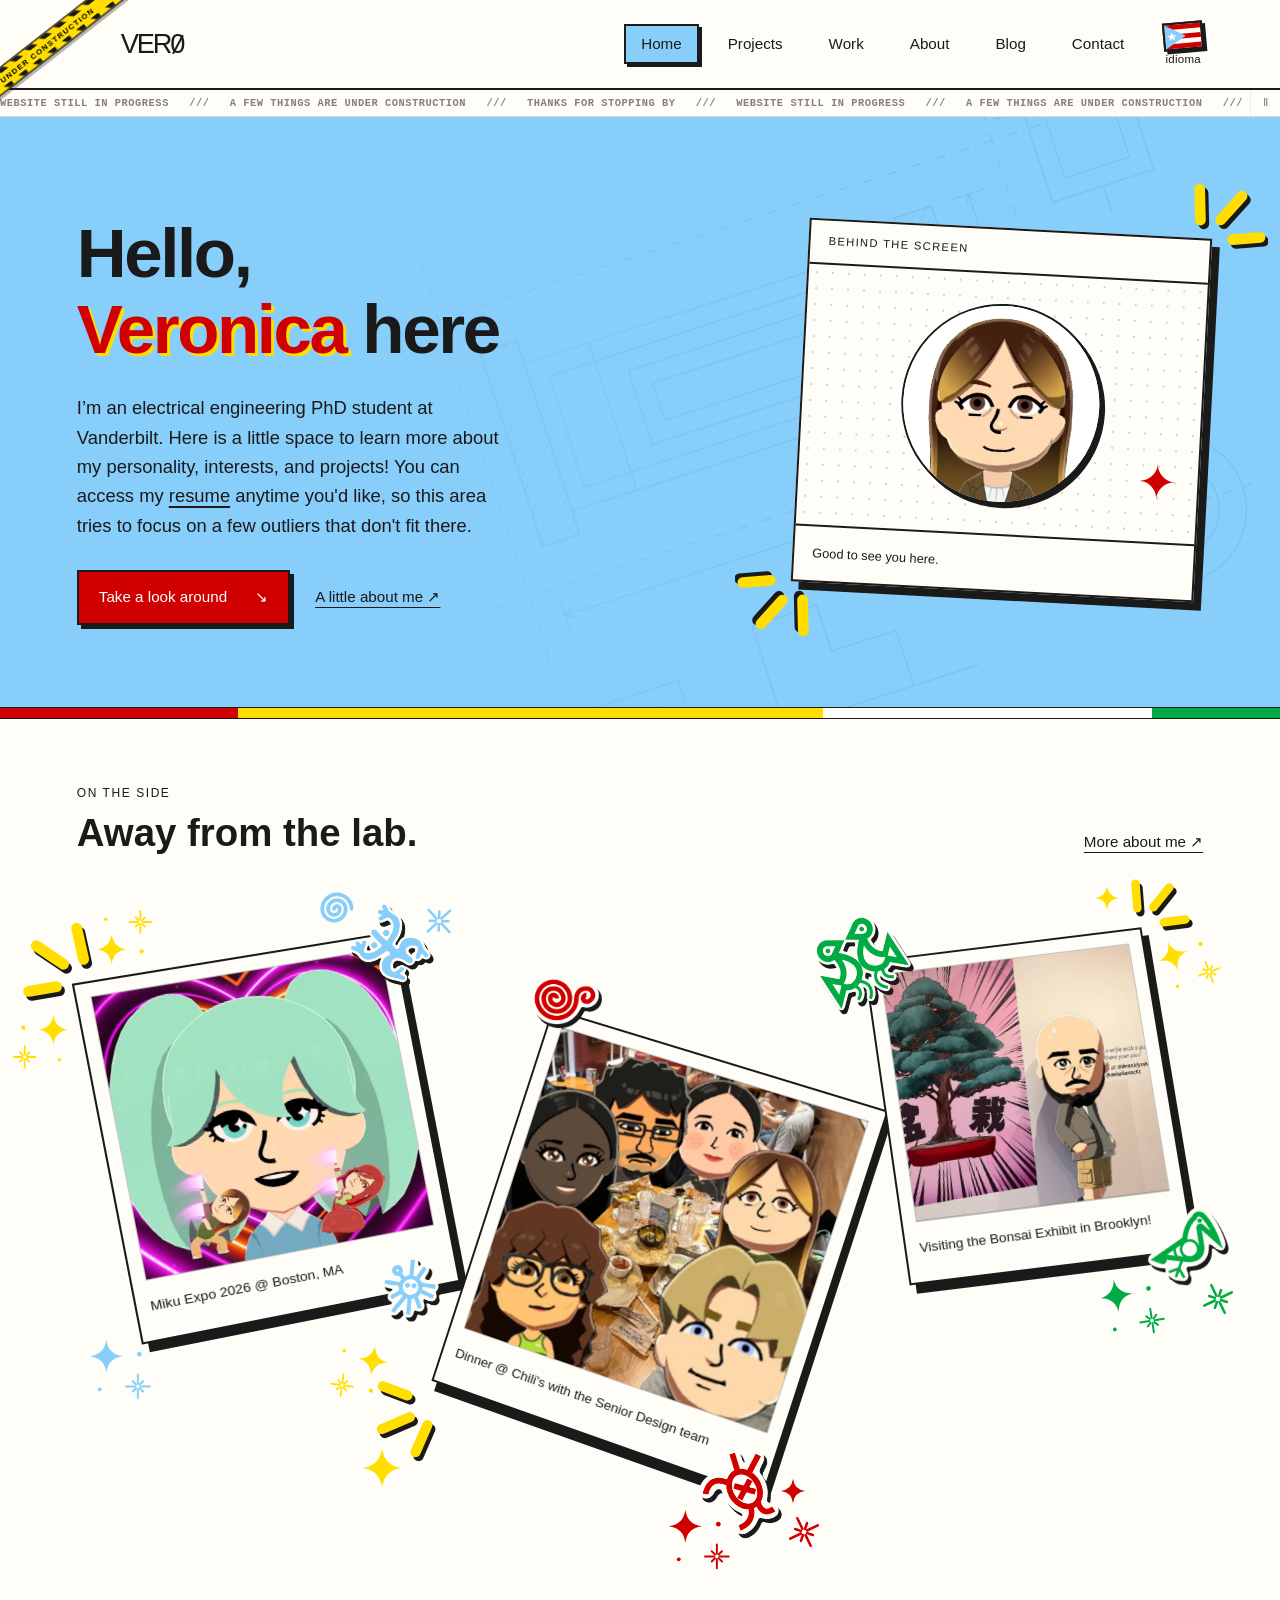
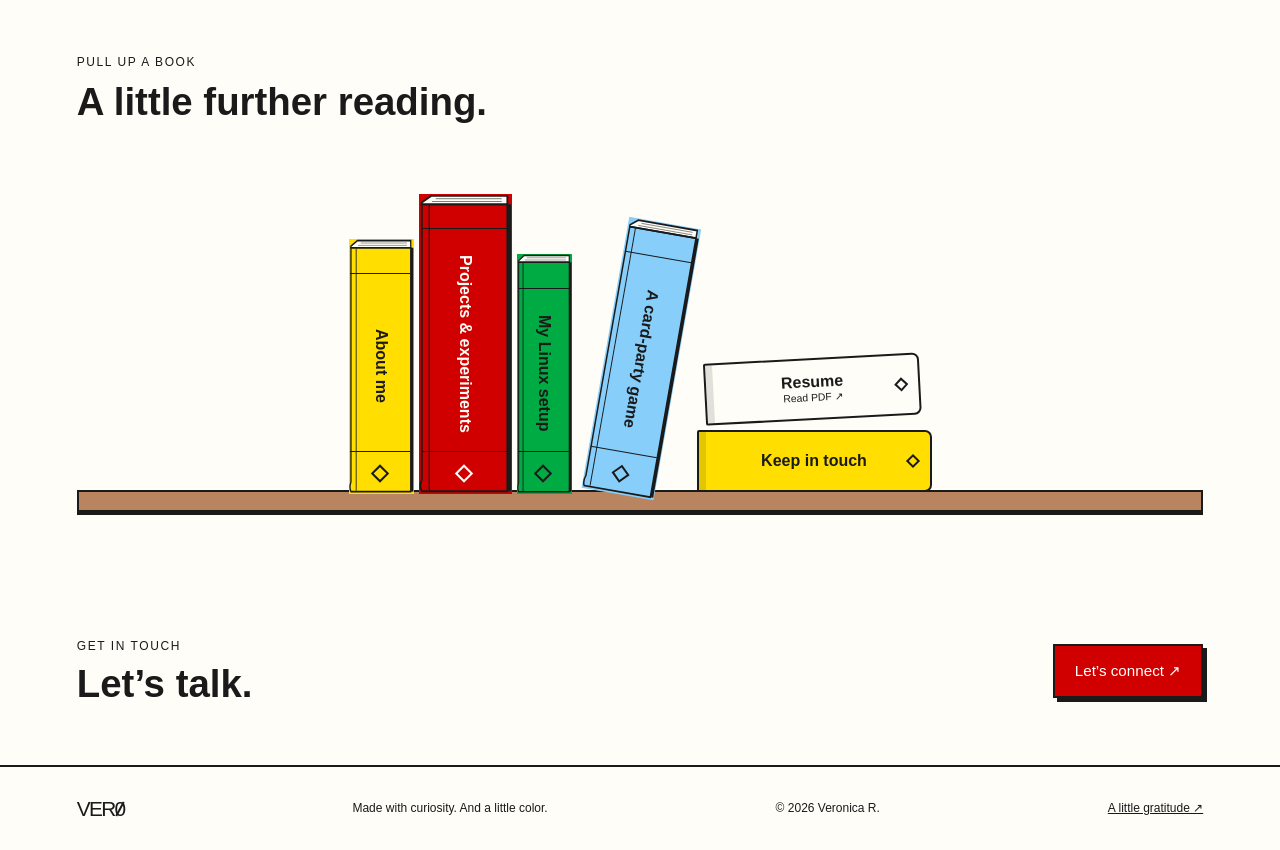
==== commit c33ca250: "Work: filing cabinet of research interests that open as case files; datasheet first; home contact ca" ====
--- a/index.html
+++ b/index.html
@@ -10,8 +10,8 @@
 <link rel="icon" type="image/png" sizes="192x192" href="assets/favicon-192.png">
 <link rel="apple-touch-icon" href="assets/apple-touch-icon.png">
 <title>Home · Veronica R.</title>
-<link rel="stylesheet" href="style.css?v=about-cabinet-118">
-<script src="script.js?v=about-cabinet-118" defer>
+<link rel="stylesheet" href="style.css?v=about-cabinet-144">
+<script src="script.js?v=about-cabinet-144" defer>
 </script>
 </head>
 <body><a class="skip-link" href="#main">Skip to content</a>
@@ -98,17 +98,7 @@
 <div>
 <p class="eyebrow">GET IN TOUCH</p>
 <h2>Let’s talk.</h2>
-</div><a class="button primary contact-label" href="mailto:verocero@tutamail.com">Let’s connect ↗</a>
-</section>
-<section class="section home-contact-card">
-<article class="paper contact-paper"><figure class="contact-headshot"><div class="mii-face-frame"><img src="assets/mii-headshot-clean.jpg" alt="Veronica’s Mii headshot, with long brown hair and a brown suit." width="1280" height="720" decoding="async"></div></figure>
-<div>
-<h2>Let’s compare notes.</h2>
-<p>I’m based at Vanderbilt University, feel free to reach out for a coffee chat, zoom meeting, or anything else!</p>
-<div class="actions"><a class="button primary" href="mailto:verocero@tutamail.com">Email Veronica ↗</a><a class="text-link" href="https://www.linkedin.com/in/veronicasramos/">LinkedIn ↗</a><a class="text-link" href="https://github.com/VeroCero">GitHub ↗</a>
-</div>
-</div>
-</article>
+</div><a class="button primary contact-label" href="contact.html">Let’s connect ↗</a>
 </section>
 <dialog class="poster-dialog" aria-labelledby="poster-dialog-title">
 <button class="pile-card-close poster-dialog-close" type="button" aria-label="Close">✕</button>
--- a/style.css
+++ b/style.css
@@ -547,7 +547,7 @@
 
 /* ===== About page: banner, ikigai, object pile, saved datasheet ===== */
 .about-intro{position:relative;isolation:isolate;overflow:hidden}
-.about-intro::before{content:"";position:absolute;inset:0;z-index:-1;background:url('assets/constellation-texture.svg') right center/auto 115% no-repeat;opacity:.09;pointer-events:none;mask-image:linear-gradient(90deg,transparent,black 65%)}
+.about-intro::before{content:"";position:absolute;inset:0;z-index:-1;background:url('assets/constellation-texture.svg?v=2') right center/auto 115% no-repeat;opacity:.09;pointer-events:none;mask-image:linear-gradient(90deg,transparent,black 65%)}
 .about-intro .outlined{color:var(--red);-webkit-text-stroke:0;text-shadow:3px 3px var(--yellow)}
 
 .north-layout{display:grid;grid-template-columns:.9fr 1.1fr;gap:50px;align-items:center}
@@ -571,10 +571,12 @@
 .ikigai-figure{margin:0}
 .ikigai-chart{display:block;width:100%;max-width:560px;margin-inline:auto;height:auto}
 .ikigai-cards{display:grid;grid-template-columns:1fr 1fr;gap:22px}
-.ikigai-card{border:var(--border);box-shadow:5px 5px var(--ink);background:#fffdf7 radial-gradient(#1a1a1a2e 1.4px,transparent 1.6px) 0 0/18px 18px;padding:0 20px 20px}
-.ikigai-card h3{font-family:Bungee,Arial,sans-serif;font-weight:400;font-size:1rem;margin:0 -20px 14px;padding:12px 20px;border-bottom:var(--border)}
-.ikigai-card ul{margin:0;padding-left:18px;font-size:.92rem}
-.ikigai-card li+li{margin-top:6px}
+/* dot paper: the dots live on the list so each line of text sits on a row of dots, wherever the heading ends */
+.ikigai-card{display:flex;flex-direction:column;border:var(--border);box-shadow:5px 5px var(--ink);background:#fffdf7}
+.ikigai-card h3{font-family:Bungee,Arial,sans-serif;font-weight:400;font-size:1rem;margin:0;padding:12px 20px;border-bottom:var(--border)}
+.ikigai-card ul{position:relative;isolation:isolate;flex:1;margin:0;padding:20px 20px 24px 38px;font-size:.92rem;line-height:24px}
+/* script.js sets --dots-h so the dots stop halfway between two rows, never cut by the bottom border */
+.ikigai-card ul::before{content:"";position:absolute;z-index:-1;left:0;right:0;top:0;height:var(--dots-h,100%);background:radial-gradient(#1a1a1a2e 1.4px,transparent 1.6px) 0 32px/24px 24px}
 .ikigai-love h3{background:var(--red);color:var(--paper)}
 .ikigai-good h3{background:var(--sky-blue)}
 .ikigai-needs h3{background:var(--green);color:var(--paper)}
@@ -612,6 +614,12 @@
 .pile-card-image .image-slot-space{aspect-ratio:16/9}
 .pile-card-image.has-image .image-slot-space{aspect-ratio:auto;display:block}
 .pile-card-image.has-image img{display:block;width:auto;height:auto;max-width:100%;max-height:48vh;margin-inline:auto;border:var(--border)}
+.pile-photo{position:relative;display:block;width:fit-content;margin-inline:auto}
+.pile-card-image.has-image img.pile-card-badge{position:absolute;right:3px;bottom:3px;width:26%;max-height:none;margin:0;border:0}
+.pile-card-body{position:relative}
+.pile-by-arrow{position:absolute;inset:0;width:100%;height:100%;overflow:visible;pointer-events:none;fill:none;stroke-linecap:round;stroke-linejoin:round}
+.pile-by-arrow path{stroke:var(--ink);stroke-width:1.5;opacity:.75}
+.pile-card-by{margin:-6px 0 0;text-align:right;font-size:.85rem;opacity:.75}
 .pile-card.is-receipt{width:min(360px,calc(100vw - 32px));padding:34px 26px 30px;font-family:'Courier New',Courier,monospace;border-width:0;box-shadow:none;background:#fbfbf8;clip-path:polygon(0 0,100% 0,100% calc(100% - 10px),95% 100%,90% calc(100% - 10px),85% 100%,80% calc(100% - 10px),75% 100%,70% calc(100% - 10px),65% 100%,60% calc(100% - 10px),55% 100%,50% calc(100% - 10px),45% 100%,40% calc(100% - 10px),35% 100%,30% calc(100% - 10px),25% 100%,20% calc(100% - 10px),15% 100%,10% calc(100% - 10px),5% 100%,0 calc(100% - 10px))}
 .receipt-head{text-align:center;font-weight:700;letter-spacing:.12em}
 .receipt-sub{text-align:center;font-size:.8rem;margin-top:4px;opacity:.7}
@@ -797,4 +805,63 @@
 .toc-dek{font-size:.9rem;opacity:.8}
 
 /* ===== Contact: the town street (styles in assets/town/street.css) ===== */
-.town-section{padding-top:10px;padding-bottom:60px}
+.town-section{padding-top:48px;padding-bottom:0}
+
+/* ===== Work: research interests: a filing cabinet whose folders open into case files ===== */
+.cabinet-desk{display:grid;grid-template-columns:minmax(0,420px) minmax(0,600px);justify-content:center;align-items:center;gap:clamp(20px,4vw,48px)}
+.file-cabinet{display:block;width:100%;height:auto;overflow:visible}
+.cabinet-drawer{transform:translate(-90px,-70px);transition:transform .35s ease-in-out}
+.cabinet-drawer.is-open{transform:none}
+.cabinet-drawer:not(.is-open):has(.drawer-front:hover){transform:translate(-80px,-62px)}
+.drawer-inside{opacity:0;visibility:hidden;transition:opacity .15s,visibility 0s .15s}
+.is-open .drawer-inside{opacity:1;visibility:visible;transition:opacity .25s .1s,visibility 0s}
+.drawer-front,.locked-drawer{cursor:pointer;outline:none}
+.drawer-front:focus-visible rect:first-child,.locked-drawer:focus-visible rect:first-child{stroke:var(--red);stroke-width:4}
+.locked-drawer.is-rattling{animation:drawer-rattle .35s}
+@keyframes drawer-rattle{20%{transform:translateX(-3px)}40%{transform:translateX(3px)}60%{transform:translateX(-2px)}80%{transform:translateX(1px)}}
+.drawer-folder{cursor:pointer;transition:transform .2s ease-out;outline:none}
+.drawer-folder:hover{transform:translateY(-8px)}
+.drawer-folder.is-out{transform:translateY(-30px)}
+.drawer-folder:focus-visible .drawer-folder-body,.drawer-folder:focus-visible path{stroke:var(--red);stroke-width:3.5}
+.case-file{position:relative;display:grid;gap:18px;padding:26px 24px 20px;margin-top:34px;border:3px solid var(--ink);box-shadow:8px 8px var(--ink);background:#ecce92;color:var(--ink);
+  grid-template-columns:minmax(0,.8fr) minmax(0,1.2fr);grid-template-areas:"photo sheet" "note sheet" "flip flip"}
+.case-file[hidden]{display:none}
+.case-tab{position:absolute;left:var(--tab-at);bottom:100%;margin:0 0 -3px;padding:6px 10px 4px;background:#ecce92;border:3px solid var(--ink);border-bottom:0;border-radius:10px 10px 0 0}
+.case-tab span{display:block;padding:1px 10px;background:var(--paper);border:1.5px solid var(--ink);border-top:5px solid var(--sticker);font-family:Bungee,Arial,sans-serif;font-size:.75rem}
+.case-photo{grid-area:photo;margin:0;aspect-ratio:4/3;background:#d9d3c7;border:2px solid var(--ink);box-shadow:3px 3px var(--ink);transform:rotate(2deg);display:grid;place-items:center;overflow:hidden;font-size:.8rem;color:#1a1a1a99;position:relative}
+.case-photo img{width:100%;height:100%;object-fit:cover;display:block}
+.case-photo::before{content:"";position:absolute;left:18%;top:-14px;width:14px;height:40px;border:3px solid #7d8a90;border-radius:9px}
+.case-note{grid-area:note;align-self:start;margin:0;padding:10px 12px;background:var(--yellow);border:2px solid var(--ink);box-shadow:3px 3px var(--ink);transform:rotate(-3deg);font-family:PatrickHand,Exo2,sans-serif;font-size:1.05rem;line-height:1.3}
+.case-sheet{grid-area:sheet;background:var(--paper) repeating-linear-gradient(transparent 0 27px,#87cefa66 27px 28px) 0 52px;border:2px solid var(--ink);box-shadow:4px 4px var(--ink);padding:14px 18px 34px;transform:rotate(-1deg);min-height:220px}
+.case-sheet h3{font-family:Bungee,Arial,sans-serif;font-weight:400;font-size:1.15rem;line-height:1.15;margin:0 0 8px}
+.case-sheet ul{margin:0;padding-left:20px;font-family:PatrickHand,Exo2,sans-serif;font-size:1.15rem;line-height:28px}
+.case-stamp{position:absolute;right:34px;bottom:58px;padding:2px 10px;border:3px solid var(--red);color:var(--red);font-family:Bungee,Arial,sans-serif;font-size:.8rem;letter-spacing:.08em;transform:rotate(-11deg);background:#fffdf7cc}
+.case-close{position:absolute;top:-16px;right:-16px;z-index:2;width:34px;height:34px;border:var(--border);background:var(--yellow);box-shadow:2px 2px var(--ink);cursor:pointer;font-size:.9rem}
+.case-close:hover{transform:translate(1px,1px);box-shadow:1px 1px var(--ink)}
+.case-flip{grid-area:flip;display:flex;justify-content:space-between;margin:0;border-top:1.5px dashed #1a1a1a55;padding-top:8px}
+.case-flip button{padding:2px 4px;border:0;background:none;font-family:PatrickHand,Exo2,sans-serif;font-size:1.1rem;color:#1a1a1aaa;cursor:pointer}
+.case-flip button:hover,.case-flip button:focus-visible{color:var(--ink);text-decoration:underline wavy var(--red) 1.5px}
+/* layout 2: sheet on the left, photo taped on the right */
+.case-layout-2{grid-template-columns:minmax(0,1.2fr) minmax(0,.8fr);grid-template-areas:"sheet photo" "sheet note" "flip flip"}
+.case-layout-2 .case-photo{transform:rotate(-2.5deg)}
+.case-layout-2 .case-photo::before{left:auto;right:30%;top:-10px;width:56px;height:20px;border:0;border-radius:0;background:#fffdf7aa;outline:1px solid #1a1a1a33;transform:rotate(4deg)}
+.case-layout-2 .case-note{transform:rotate(2.5deg);background:var(--sky-blue)}
+.case-layout-2 .case-sheet{transform:rotate(.8deg)}
+.case-layout-2 .case-stamp{right:auto;left:44%;bottom:64px;transform:rotate(8deg)}
+/* layout 3: one wide sheet with a polaroid pinned over its corner and a note at the bottom */
+.case-layout-3{grid-template-columns:minmax(0,1fr) minmax(0,.55fr);grid-template-areas:"sheet photo" "note ." "flip flip"}
+.case-layout-3 .case-photo{margin:-6px 0 0 -40px;align-self:start;padding:8px 8px 26px;background:var(--paper);aspect-ratio:auto;transform:rotate(5deg);z-index:1}
+.case-layout-3 .case-photo::before{left:44%;top:-8px;width:14px;height:14px;border:0;border-radius:50%;background:var(--red);outline:2px solid var(--ink)}
+.case-layout-3 .case-photo > *{aspect-ratio:1;width:100%;display:grid;place-items:center;background:#d9d3c7}
+.case-layout-3 .case-note{width:70%;margin-top:-34px;z-index:1;transform:rotate(-1.5deg);background:#ffb3c7}
+.case-layout-3 .case-stamp{bottom:150px;right:auto;left:30%;transform:rotate(-7deg)}
+/* layout 4: photo and note across the top, sheet underneath */
+.case-layout-4{grid-template-columns:minmax(0,1fr) minmax(0,1fr);grid-template-areas:"photo note" "sheet sheet" "flip flip"}
+.case-layout-4 .case-photo{transform:rotate(-1.5deg)}
+.case-layout-4 .case-photo::before{left:auto;right:16%}
+.case-layout-4 .case-note{align-self:center;transform:rotate(3deg);background:#b8f0c0}
+.case-layout-4 .case-sheet{min-height:0;transform:rotate(.6deg)}
+.case-layout-4 .case-stamp{bottom:52px;right:28px;transform:rotate(-16deg)}
+@media(max-width:900px){.cabinet-desk{grid-template-columns:minmax(0,520px);justify-content:start}}
+@media(max-width:560px){.case-file[class]{grid-template-columns:minmax(0,1fr) minmax(0,1fr);grid-template-areas:"photo note" "sheet sheet" "flip flip";padding:22px 16px 14px}.case-file .case-photo,.case-file .case-note{margin:0;width:auto;align-self:center}.case-file .case-stamp{top:auto;bottom:56px;left:auto;right:22px}}
+@media(prefers-reduced-motion:reduce){.drawer-folder,.cabinet-drawer,.drawer-inside{transition:none}.locked-drawer.is-rattling{animation:none}}
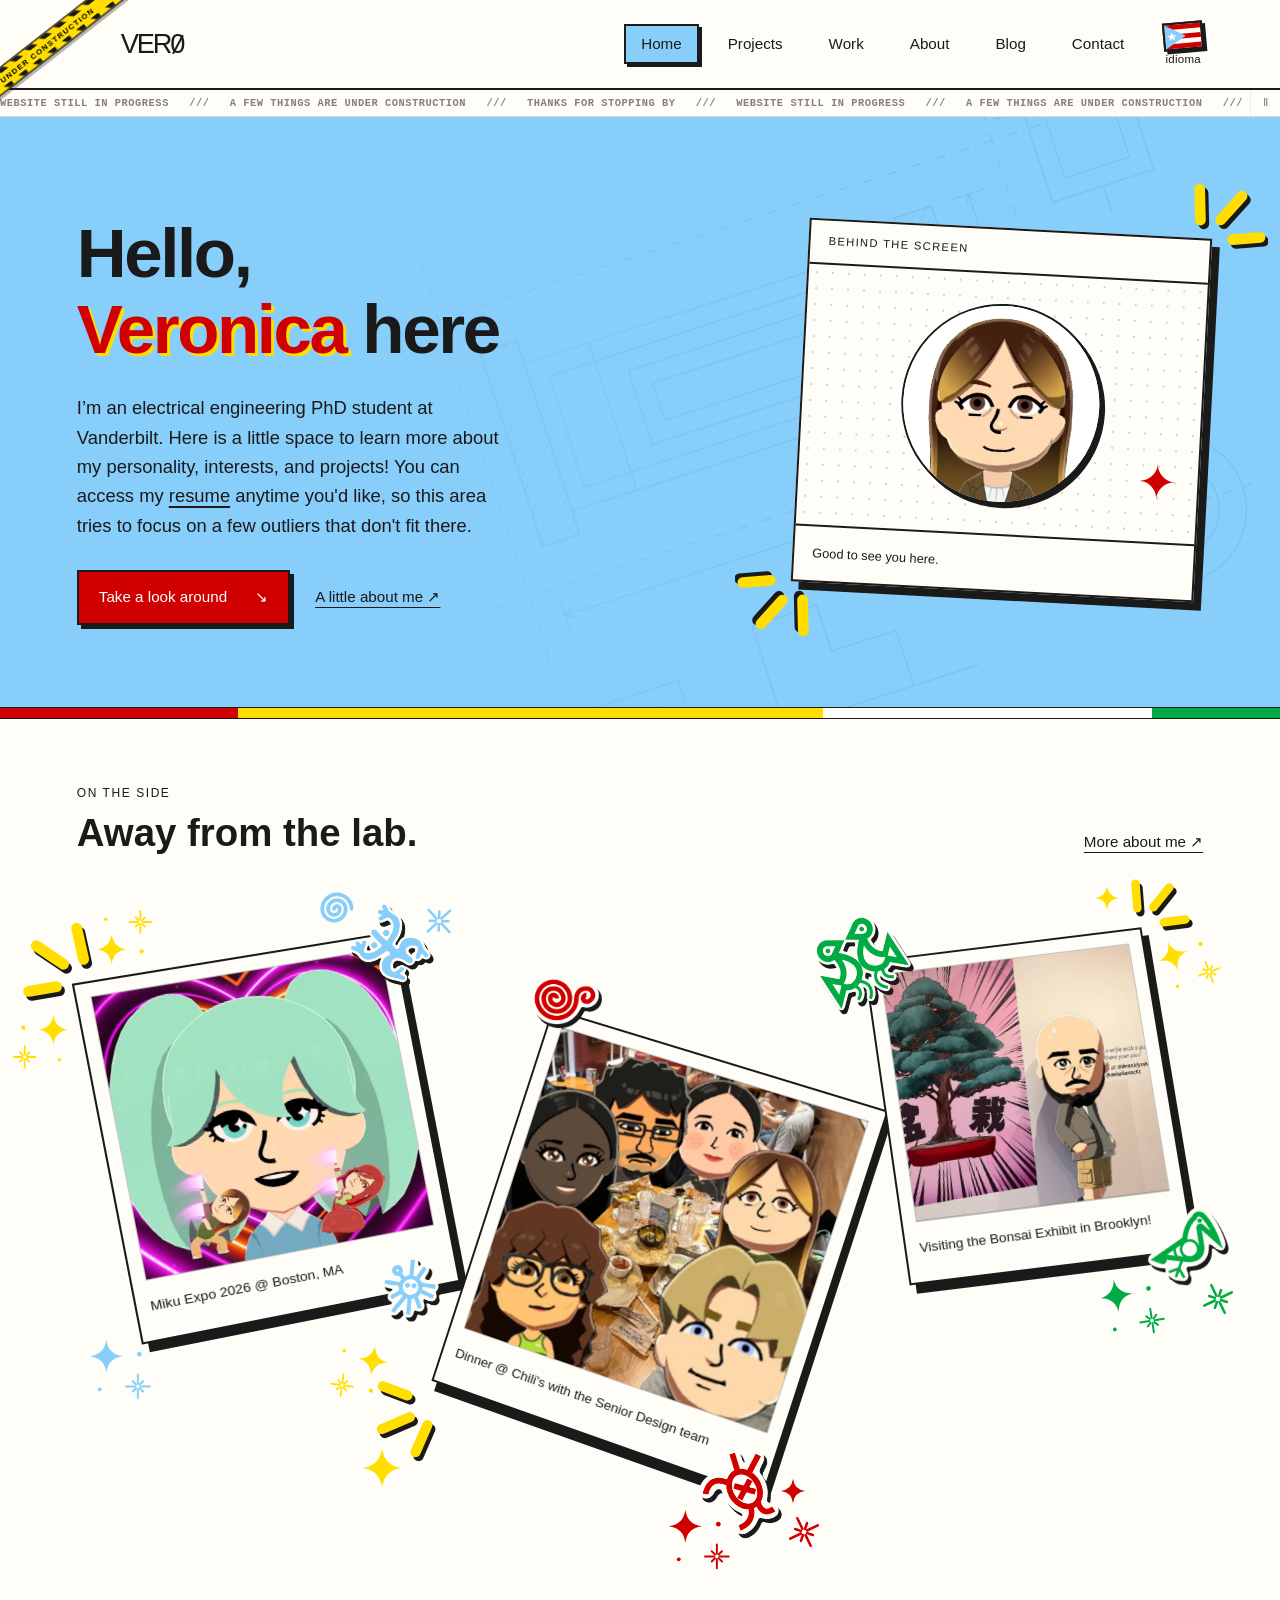
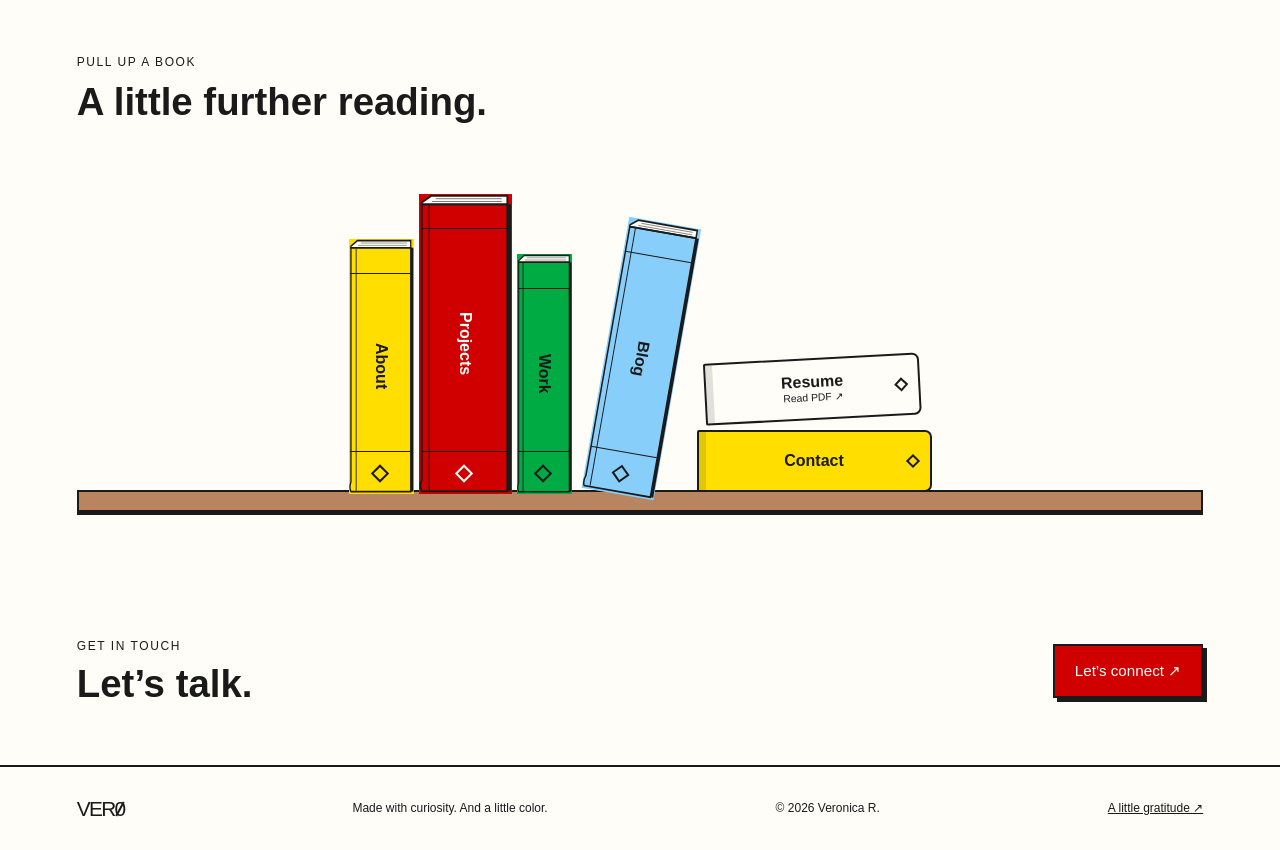
==== commit 7ac0c779: "Blog: wire rack of spoof covers, bonsai, and side table with Magic 8 Ball and fortune cookies - Bann" ====
--- a/index.html
+++ b/index.html
@@ -10,12 +10,12 @@
 <link rel="icon" type="image/png" sizes="192x192" href="assets/favicon-192.png">
 <link rel="apple-touch-icon" href="assets/apple-touch-icon.png">
 <title>Home · Veronica R.</title>
-<link rel="stylesheet" href="style.css?v=about-cabinet-144">
-<script src="script.js?v=about-cabinet-144" defer>
+<link rel="stylesheet" href="style.css?v=bookshelf-145">
+<script src="script.js?v=blog-nook-150" defer>
 </script>
 </head>
 <body><a class="skip-link" href="#main">Skip to content</a>
-<header class="site-header"><span class="logo-tape" aria-hidden="true"><span></span></span><a class="wordmark" href="index.html" aria-label="Veronica R. home"><span class="wordmark-letter letter-v">V</span><span class="wordmark-letter letter-e">E</span><span class="wordmark-letter letter-r">R</span><span class="wordmark-zero">0</span></a>
+<header class="site-header"><a class="logo-tape" href="construction.html" aria-label="Website under construction"><span aria-hidden="true"></span></a><a class="wordmark" href="index.html" aria-label="Veronica R. home"><span class="wordmark-letter letter-v">V</span><span class="wordmark-letter letter-e">E</span><span class="wordmark-letter letter-r">R</span><span class="wordmark-zero">0</span></a>
 <button class="menu-toggle" type="button" aria-expanded="false" aria-controls="site-nav" aria-label="Open menu"><span></span><span></span><span></span></button>
 <nav id="site-nav" aria-label="Main navigation"><a href="index.html" aria-current="page">Home</a><a href="projects.html">Projects</a><a href="work.html">Work</a><a href="about.html">About</a><a href="blog.html">Blog</a><a href="contact.html">Contact</a>
 </nav>
@@ -32,7 +32,7 @@
 <h1 aria-label="Hello, Veronica here">Hello, <span class="outlined intro-name" aria-hidden="true">Veronica</span> here
 </h1>
 <p class="hero-description">I’m an electrical engineering PhD student at Vanderbilt. Here is a little space to learn more about my personality, interests, and projects! You can access my <a class="inline-link" href="assets/Veronica_Ramos_Rodriguez_Resume.pdf" target="_blank" rel="noopener" data-poster-src="assets/Veronica_Ramos_Rodriguez_Resume.pdf" data-poster-title="Veronica Ramos Rodriguez" data-poster-kind="RESUME">resume</a> anytime you'd like, so this area tries to focus on a few outliers that don't fit there.</p>
-<div class="actions"><a class="button primary" href="#personal">Take a look around <span>↘</span></a><a class="text-link" href="construction.html">A little about me ↗</a>
+<div class="actions"><a class="button primary" href="#personal">Take a look around <span>↘</span></a><a class="text-link" href="about.html">A little about me ↗</a>
 </div>
 </div>
 <div class="avatar-panel"><span class="avatar-label">BEHIND THE SCREEN</span>
@@ -46,7 +46,7 @@
 <div class="palette-strip quiet-palette" aria-hidden="true"><span></span><span></span><span></span><span></span>
 </div>
 <section id="personal" class="section home-notes snapshot-section">
-<div class="section-heading"><div><p class="eyebrow">ON THE SIDE</p><h2>Away from the lab.</h2></div><a class="text-link" href="construction.html">More about me ↗</a></div>
+<div class="section-heading"><div><p class="eyebrow">ON THE SIDE</p><h2>Away from the lab.</h2></div><a class="text-link" href="about.html">More about me ↗</a></div>
 <div class="snapshot-layout">
 <div class="polaroid-stack">
 <!-- Decorations placed with the tuner: positions are % of the polaroid stack (desktop layout). -->
@@ -87,11 +87,11 @@
 <section class="section bookshelf-section" aria-labelledby="bookshelf-title">
 <div class="section-heading"><div><p class="eyebrow">PULL UP A BOOK</p><h2 id="bookshelf-title">A little further reading.</h2></div></div>
 <nav class="bookshelf" aria-label="Portfolio bookshelf">
-<a class="shelf-book book-about" href="construction.html"><span>About me</span></a>
-<a class="shelf-book book-projects" href="projects.html"><span>Projects & experiments</span></a>
-<a class="shelf-book book-linux" href="projects.html#linux"><span>My Linux setup</span></a>
-<a class="shelf-book book-game" href="projects.html#card-party"><span>A card-party game</span></a>
-<div class="book-pile"><a class="shelf-book book-resume" href="assets/Veronica_Ramos_Rodriguez_Resume.pdf" target="_blank" rel="noopener" data-poster-src="assets/Veronica_Ramos_Rodriguez_Resume.pdf" data-poster-title="Veronica Ramos Rodriguez" data-poster-kind="RESUME" aria-label="Resume PDF, opens a preview"><span>Resume</span><small>Read PDF ↗</small></a><a class="shelf-book book-contact" href="construction.html"><span>Keep in touch</span></a></div>
+<a class="shelf-book book-about" href="about.html"><span>About</span></a>
+<a class="shelf-book book-projects" href="projects.html"><span>Projects</span></a>
+<a class="shelf-book book-work" href="work.html"><span>Work</span></a>
+<a class="shelf-book book-blog" href="blog.html"><span>Blog</span></a>
+<div class="book-pile"><a class="shelf-book book-resume" href="assets/Veronica_Ramos_Rodriguez_Resume.pdf" target="_blank" rel="noopener" data-poster-src="assets/Veronica_Ramos_Rodriguez_Resume.pdf" data-poster-title="Veronica Ramos Rodriguez" data-poster-kind="RESUME" aria-label="Resume PDF, opens a preview"><span>Resume</span><small>Read PDF ↗</small></a><a class="shelf-book book-contact" href="contact.html"><span>Contact</span></a></div>
 </nav>
 </section>
 <section class="contact-band">
--- a/style.css
+++ b/style.css
@@ -357,8 +357,8 @@
 .shelf-book[href]:hover,.shelf-book[href]:focus-visible{translate:0 -8px}
 .book-about{height:255px;width:65px;--cover:var(--yellow)}
 .book-projects{height:300px;width:93px;--cover:var(--red);color:var(--paper)}
-.book-linux{height:240px;width:55px;--cover:var(--green)}
-.book-game{height:275px;width:73px;transform:rotate(10deg);margin-left:4px;margin-right:38px}
+.book-work{height:240px;width:55px;--cover:var(--green)}
+.book-blog{height:275px;width:73px;transform:rotate(10deg);margin-left:4px;margin-right:38px}
 .book-pile{display:flex;flex-direction:column;justify-content:flex-end;gap:6px;width:235px;padding-bottom:2px}
 .book-pile .shelf-book{width:100%;height:62px;background-image:none;border:2px solid var(--ink);border-radius:2px 7px 7px 2px;padding:10px 20px;box-shadow:inset 7px 0 #1a1a1a20}
 .book-pile .shelf-book>span{writing-mode:horizontal-tb;font-size:1rem}
@@ -366,7 +366,7 @@
 .book-resume{--cover:var(--paper);width:92%!important;align-self:center;transform:rotate(-3deg);margin-bottom:4px}
 .book-resume small{font-size:.65rem;line-height:1.4}
 .book-contact{--cover:var(--yellow)}
-@media(max-width:700px){.bookshelf{padding:30px 0 0;gap:3px}.book-about{width:11%;height:205px}.book-projects{width:16%;height:250px}.book-linux{width:10%;height:195px}.book-game{width:12%;height:225px;margin-right:24px}.book-pile{width:32%}.shelf-book>span{font-size:.8rem}.book-pile .shelf-book{height:56px;padding:8px 14px}.book-pile .shelf-book>span{font-size:.8rem}.book-pile .shelf-book::after{display:none}}
+@media(max-width:700px){.bookshelf{padding:30px 0 0;gap:3px}.book-about{width:11%;height:205px}.book-projects{width:16%;height:250px}.book-work{width:10%;height:195px}.book-blog{width:12%;height:225px;margin-right:24px}.book-pile{width:32%}.shelf-book>span{font-size:.8rem}.book-pile .shelf-book{height:56px;padding:8px 14px}.book-pile .shelf-book>span{font-size:.8rem}.book-pile .shelf-book::after{display:none}}
 @media(prefers-reduced-motion:reduce){.shelf-book{transition:none}}
 /* The home hero's color treatment, with code in place of drafting lines. */
 .projects-intro{position:relative;isolation:isolate;overflow:hidden}
@@ -734,6 +734,8 @@
 .site-header{position:relative}
 .logo-tape{position:absolute;left:0;top:0;width:150px;height:110px;overflow:hidden;pointer-events:none;z-index:2}
 .logo-tape span{position:absolute;left:-58px;top:30px;width:210px;height:30px;background:url('assets/caution-tape.svg') center/100% 100% no-repeat;transform:rotate(-38deg);filter:drop-shadow(2px 3px 0 #1a1a1a55)}
+a.logo-tape span{pointer-events:auto}
+a.logo-tape:focus-visible{outline-offset:-3px}
 .site-header>.wordmark{margin-left:44px}
 @media(max-width:760px){.logo-tape{width:110px;height:84px}.logo-tape span{left:-52px;top:22px;width:160px;height:24px}.site-header>.wordmark{margin-left:44px}}
 
@@ -763,46 +765,142 @@
 @media(max-width:760px){.site-header nav{margin-left:0}.lang-flag{order:1;margin-left:auto}.menu-toggle{order:2}}
 @media(prefers-reduced-motion:reduce){.lang-flag svg{transition:none}}
 
-/* ===== Blog: a tall wooden magazine rack; each blog is a magazine ===== */
-.mag-rack-section{display:flex;justify-content:center;padding-top:50px;padding-bottom:70px}
-.mag-rack{--wood:#8a5a2b;--wood-light:#a8743f;--wood-dark:#6b4420;width:min(520px,100%);background:var(--wood);border:var(--border);box-shadow:6px 6px var(--ink);padding:18px 16px 0}
-.rack-tier{position:relative;display:flex;justify-content:center;align-items:flex-end;gap:clamp(14px,5%,34px);min-height:clamp(190px,44vw,290px);padding-bottom:18px}
-/* the lip each tier's magazines lean against */
-.rack-tier::after{content:"";position:absolute;left:-16px;right:-16px;bottom:0;height:24px;background:var(--wood-light);border-top:var(--border);border-bottom:var(--border);z-index:1}
-.rack-foot{height:22px;margin:0 -16px;background:var(--wood-dark)}
-.mag,.mag-empty{width:clamp(118px,40%,190px);aspect-ratio:3/4;flex:none}
-.mag{position:relative;display:flex;flex-direction:column;padding:8px 10px 18px;border:var(--border);color:var(--ink);text-decoration:none;
-  transform:perspective(600px) rotateX(9deg) rotate(-1.5deg);transform-origin:50% 100%;transition:transform .18s;box-shadow:3px 3px var(--ink)}
-.mag:nth-child(2){transform:perspective(600px) rotateX(9deg) rotate(1.5deg)}
-.mag:hover,.mag:focus-visible{transform:perspective(600px) rotateX(0) translateY(-14px);z-index:2}
-.mag:focus-visible{outline:3px solid var(--red);outline-offset:4px}
-.mag-bird{background:var(--sky-blue)}
-.mag-library{background:#ffde00}
-.mag-issue{align-self:flex-end;font-size:.6rem;font-weight:900;line-height:1;margin-bottom:3px}
-.mag-mast{font-family:Bungee,Arial,sans-serif;font-size:clamp(1rem,4.2vw,1.55rem);line-height:.92;letter-spacing:-.02em}
-.mag-art{flex:1;margin:8px 0 6px;border:1px dashed #1a1a1a80;background:#ffffff55;display:grid;place-items:center;font-size:.65rem;opacity:.8}
-.mag-line{font-size:.68rem;font-weight:900;line-height:1.2;background:#ffffffaa;width:max-content;max-width:100%;padding:0 3px}
-.mag-line.small{font-weight:500;margin-top:2px}
-.mag-barcode{position:absolute;right:8px;bottom:14px;width:28px;height:18px;background:#fff repeating-linear-gradient(90deg,var(--ink) 0 1px,transparent 1px 3px,var(--ink) 3px 5px,transparent 5px 6px);border:1px solid var(--ink)}
-.mag-empty{position:relative}
-@media(prefers-reduced-motion:reduce){.mag{transition:none}}
-
-/* a magazine's own page: its contents page */
-.mag-inside{padding:40px 6% 70px;border-bottom:var(--border)}
-.mag-inside.mag-bird{background:var(--sky-blue)}
-.mag-inside.mag-library{background:#ffde00}
-.mag-back{display:inline-block;margin-bottom:26px;color:var(--ink);font-weight:900}
-.mag-head{max-width:760px;border-bottom:var(--border);padding-bottom:22px;margin-bottom:26px}
-.mag-title{font-size:clamp(2.4rem,9vw,5.5rem);line-height:.9;margin:10px 0 18px}
-.mag-about{font-size:1.15rem;max-width:560px;margin:0}
-.mag-contents{max-width:760px;background:var(--paper);border:var(--border);box-shadow:6px 6px var(--ink);padding:22px 26px}
-.mag-contents h2{margin:0 0 14px;font-size:1.4rem}
-.toc{list-style:none;margin:0;padding:0}
-.toc li{display:grid;grid-template-columns:3.2rem 1fr;column-gap:12px;padding:12px 0;border-top:2px dashed #1a1a1a40}
-.toc li:first-child{border-top:0}
-.toc-page{grid-row:span 2;font-family:Bungee,Arial,sans-serif;font-size:1.6rem;line-height:1;color:var(--red)}
-.toc-title{font-weight:900;font-size:1.05rem}
-.toc-dek{font-size:.9rem;opacity:.8}
+/* ===== Blog: a wire magazine rack of spoof covers, a bonsai, and a side table (flat colour, ink lines, solid shadows) ===== */
+@font-face{font-family:GrenzeGotisch;src:url('fonts/GrenzeGotisch-Variable.ttf') format('truetype');font-weight:100 900;font-display:swap}
+.blog-intro{position:relative;isolation:isolate;overflow:hidden}
+.blog-intro::before{content:"";position:absolute;inset:0;z-index:-1;background:url('assets/ginkgo-texture.svg') right center/auto 115% no-repeat;opacity:.09;pointer-events:none;mask-image:linear-gradient(90deg,transparent,black 65%)}
+.blog-intro .outlined{color:var(--red);-webkit-text-stroke:0;text-shadow:3px 3px var(--yellow)}
+.visually-hidden{position:absolute!important;width:1px;height:1px;margin:-1px;padding:0;overflow:hidden;clip:rect(0 0 0 0);white-space:nowrap;border:0}
+.reading-room{display:flex;flex-wrap:wrap;justify-content:center;align-items:flex-end;gap:40px clamp(30px,5vw,70px);padding-top:60px;padding-bottom:70px}
+
+/* The rack: a back layer (frame, shelf, newspapers), covers in the pockets, and the front wires on top. */
+.rack{position:relative;flex:0 1 480px;width:min(480px,100%);aspect-ratio:480/720}
+.rack-frame,.rack-lip{position:absolute;left:0;width:100%;height:auto}
+.rack-frame{top:0;height:100%}
+.rack-lip{z-index:2;pointer-events:none}
+.rack-mag{position:absolute;z-index:1;width:36%;container-type:inline-size;color:inherit;text-decoration:none;transition:translate .25s ease}
+.rack-mag:hover,.rack-mag:focus-visible{translate:0 -5%}
+.rack-mag:focus-visible{outline:3px solid var(--red);outline-offset:4px}
+
+/* Shared cover shell. Sizes use cqw so each cover scales with its pocket. */
+.cv{position:relative;display:flex;flex-direction:column;aspect-ratio:8.2/11;overflow:hidden;border:2px solid var(--ink);box-shadow:5px 5px var(--ink);color:var(--ink);line-height:1.2}
+.cv p,.cv h4{margin:0;max-width:none}
+
+/* BIRD: a National Geographic spoof. The masthead and cover lines sit on top of the photo. */
+.cv-bird{padding:6cqw;background:#ffcf00}
+.cv-photo{position:relative;flex:1;margin:0;outline:1px solid var(--ink)}
+.cv-photo .image-slot-space{position:absolute;inset:0;aspect-ratio:auto;border:0;padding:0;background:linear-gradient(135deg,transparent 49.7%,#1a1a1a1f 50%,transparent 50.3%),linear-gradient(45deg,transparent 49.7%,#1a1a1a1f 50%,transparent 50.3%),#e3e8e3}
+.cv-photo .image-slot-label{font-size:3.6cqw}
+.cv-photo.has-image .image-slot-space img{width:100%;height:100%;object-fit:cover}
+.cv-bird .cv-mast{position:absolute;top:6cqw;left:6cqw;right:6cqw;padding-top:4cqw;font-family:Georgia,'Times New Roman',serif;font-weight:700;font-size:17cqw;line-height:1;letter-spacing:.24em;text-indent:.24em;text-align:center}
+.cv-bird .cv-date{position:absolute;top:27cqw;left:9.5cqw;right:9.5cqw;display:flex;justify-content:space-between;font-family:Georgia,serif;font-size:2.8cqw;letter-spacing:.12em;text-transform:uppercase}
+.cv-bird .cv-lines{position:absolute;left:10cqw;right:10cqw;bottom:25cqw;font-family:Georgia,serif}
+.cv-bird .cv-lines b{display:block;font-size:6.5cqw;line-height:1.1}
+.cv-bird .cv-lines span{display:block;margin-top:1cqw;font-size:3.6cqw;letter-spacing:.1em;text-transform:uppercase}
+
+/* The Daily Reference: an old broadsheet. */
+.cv-paper{padding:4cqw 4.5cqw;background:#efe9db;font-family:Georgia,'Times New Roman',serif}
+.cv-paper .cv-mast{font-family:GrenzeGotisch,Georgia,serif;font-weight:700;font-size:11.6cqw;line-height:1;text-align:center;white-space:nowrap}
+.cv-ear{display:flex;justify-content:space-between;margin-top:1cqw;padding:.8cqw 0;border-block:1px solid var(--ink);outline:1px solid var(--ink);outline-offset:.8cqw;font-size:2.5cqw;letter-spacing:.06em;text-transform:uppercase}
+.cv-paper .cv-head{margin:4cqw 0 1.5cqw;font-weight:700;font-size:7.4cqw;line-height:1.05;text-align:center}
+.cv-deck{padding-bottom:2.5cqw;border-bottom:1px solid var(--ink);font-style:italic;font-size:3.6cqw;text-align:center}
+.cv-body{flex:1;min-height:0;display:grid;grid-template-columns:1fr 1.7fr 1fr;gap:3cqw;margin-top:2.5cqw}
+.cv-col,.cv-paper .cv-fig{overflow:hidden;font-size:2.6cqw;line-height:1.35;hyphens:auto}
+.cv-col+.cv-fig,.cv-fig+.cv-col{padding-left:3cqw;border-left:1px solid var(--ink)}
+.cv-col h4{margin-bottom:1cqw;font-size:3cqw;line-height:1.1;text-align:center}
+.cv-col p,.cv-paper .cv-fig p{margin-bottom:1.5cqw}
+.cv-paper .cv-fig{display:flex;flex-direction:column;gap:1.5cqw;margin:0}
+.cv-paper .cv-fig img{display:block;width:100%;height:auto;border:1px solid var(--ink)}
+.cv-paper .cv-fig figcaption{font-size:2.5cqw;font-style:italic;text-align:center}
+.cv-drop::first-letter{float:left;padding:.4cqw 1cqw 0 0;font-family:GrenzeGotisch,Georgia,serif;font-weight:700;font-size:8cqw;line-height:.8}
+
+/* POPULAR WORKFLOW: a 70s Popular Science spoof. */
+.cv-pop{background:#f3e3c0;font-family:Exo2,Arial,sans-serif;font-weight:900}
+.cv-top{display:flex;justify-content:space-between;padding:2cqw 4cqw 1cqw;font-size:2.8cqw;letter-spacing:.06em;text-transform:uppercase}
+.cv-pop .cv-mast{margin:0 3cqw;padding:2cqw 2cqw 2.5cqw;background:#c8281e;color:#f3e3c0;border:2px solid var(--ink);font-family:Bungee,Arial,sans-serif;font-weight:400;line-height:.92;text-align:center}
+.cv-pop .cv-mast small{display:block;font-size:6.8cqw;letter-spacing:.32em;text-indent:.32em}
+.cv-pop .cv-mast span{display:block;font-size:13.6cqw;letter-spacing:-.01em}
+.cv-pop .cv-head{margin:3cqw 4cqw 0;font-size:7cqw;line-height:1.05;text-transform:uppercase}
+.cv-pop .cv-head em{font-style:normal;color:#c8281e}
+.cv-art{flex:1;min-height:0;display:flex;align-items:center;margin-top:1cqw}
+.cv-pop .cv-fig{position:relative;width:100%}
+.cv-pop .cv-fig img{display:block;width:100%;height:auto}
+.cv-callout{position:absolute;padding:.4cqw 1.8cqw;background:#ffd23a;border:1.5px solid var(--ink);font-size:2.8cqw;white-space:nowrap;text-transform:uppercase;transform:translate(var(--tx,0),-50%)}
+.cv-bottom{padding:2cqw 4cqw;background:var(--ink);color:#ffd23a;font-size:3.6cqw;text-align:center;text-transform:uppercase}
+
+/* The nook: bonsai stand and side table. Positions are percentages of a 560 x 420 drawing. */
+.nook{position:relative;flex:0 1 560px;width:min(560px,100%);aspect-ratio:560/420}
+.nook>*{position:absolute;display:block}
+.nook img{width:100%;height:auto;display:block}
+.nook-piece{filter:drop-shadow(6px 7px 0 #1a1a1a)}
+.nook-object{padding:0;border:0;background:none;cursor:pointer;transform-origin:50% 100%}
+.nook-bowl img{filter:drop-shadow(3px 4px 0 #1a1a1a)}
+.nook-object:hover,.nook-object:focus-visible{animation:nook-wiggle .5s ease-in-out}
+.nook-object:focus-visible{outline:3px solid var(--red);outline-offset:6px}
+@keyframes nook-wiggle{25%{transform:rotate(-7deg)}50%{transform:rotate(6deg)}75%{transform:rotate(-3deg)}}
+
+/* Pop-ups: no card around them, just the object on a dimmed page. */
+.nook-pop{padding:0;border:0;background:none;overflow:visible;color:var(--ink)}
+.nook-pop::backdrop{background:#1a1a1a66}
+.nook-pop-close{position:absolute;top:-6px;right:-6px;z-index:3;width:34px;height:34px;border:var(--border);background:var(--yellow);box-shadow:2px 2px var(--ink);cursor:pointer;font-size:.9rem;color:var(--ink)}
+.nook-pop-close:hover{transform:translate(1px,1px);box-shadow:1px 1px var(--ink)}
+.nook-pop-hint{margin-top:10px;text-align:center;font-family:PatrickHand,Exo2,sans-serif;font-size:1.15rem;color:var(--paper)}
+.big-ball{position:relative;display:block;width:min(300px,80vw);padding:0;border:0;background:none;cursor:pointer;border-radius:50%}
+.big-ball:focus-visible{outline:3px solid var(--yellow);outline-offset:6px}
+.big-ball>img{display:block;width:100%;height:auto}
+.big-ball-face{position:absolute;left:30.8%;top:36.7%;width:38.4%;height:33.4%;pointer-events:none}
+.big-ball-face svg{position:absolute;inset:0;width:100%;height:100%;overflow:visible}
+.big-ball-answer{position:absolute;left:18%;right:18%;top:6%;height:44%;display:flex;align-items:center;justify-content:center;text-align:center;font:700 .6rem/1.1 Georgia,serif;text-transform:uppercase;color:var(--ink)}
+.big-ball.is-sunk .big-ball-face{opacity:0}
+.big-ball-face.is-rising{animation:ball-rise 1.2s cubic-bezier(.3,1.2,.5,1) both}
+@keyframes ball-rise{0%{opacity:0;transform:translateY(16px) rotate(-18deg) scale(.7);filter:blur(3px)}55%{opacity:1;transform:translateY(-4px) rotate(6deg) scale(1.02);filter:none}80%{transform:translateY(2px) rotate(-3deg)}100%{transform:none}}
+.big-ball.is-shaking{animation:ball-shake .7s ease-in-out}
+@keyframes ball-shake{15%{transform:translate(-12px,-4px) rotate(-10deg)}35%{transform:translate(12px,-10px) rotate(9deg)}55%{transform:translate(-9px,-2px) rotate(-6deg)}75%{transform:translate(7px,-4px) rotate(4deg)}}
+.fortune-slip{position:relative;width:min(440px,86vw);padding:20px 28px;background:var(--paper);border:var(--border);box-shadow:5px 6px var(--ink);text-align:center;font-family:Georgia,'Times New Roman',serif;color:#c0281e;transform:rotate(-2deg)}
+.nook-pop[open] .fortune-slip{animation:slip-unroll .6s ease-out .1s both}
+@keyframes slip-unroll{from{clip-path:inset(0 50% 0 50%)}to{clip-path:inset(-12px)}}
+.fortune-slip p{margin:0;max-width:none}
+.fortune-text{font-size:1.25rem;line-height:1.3}
+.fortune-lucky{margin-top:10px;font-size:.8rem;letter-spacing:.08em;text-transform:uppercase}
+.fortune-slip.has-image{display:flex;gap:18px;align-items:center;text-align:left}
+/* A picture printed by an old, cheap colour printer (the canvas is made in blog-table.js). */
+.fortune-print{position:relative;flex:0 0 38%}
+.fortune-print canvas{display:block;width:100%;height:auto;image-rendering:pixelated;mix-blend-mode:multiply;filter:contrast(.95) saturate(.9)}
+.fortune-print::after{content:"";position:absolute;inset:0;background:repeating-linear-gradient(0deg,transparent 0 9px,#fffdf766 9px 11px);pointer-events:none}
+.fortune-words{flex:1}
+@media(max-width:560px){.fortune-slip.has-image{flex-direction:column;text-align:center}.fortune-print{width:70%}}
+@media(prefers-reduced-motion:reduce){.rack-mag{transition:none}.nook-object:hover,.nook-object:focus-visible,.big-ball.is-shaking,.big-ball-face.is-rising,.nook-pop[open] .fortune-slip{animation:none}}
+
+/* Issue pages: the inside of each spoof, in the same type and colours as its cover. */
+.mag-inside{padding:40px 6% 70px;border-bottom:var(--border);background:var(--issue-paper);color:var(--ink)}
+.mag-bird{--issue-paper:#fffdf7;--issue-edge:#ffcf00;--issue-type:Georgia,'Times New Roman',serif}
+.mag-library{--issue-paper:#efe9db;--issue-edge:#1a1a1a;--issue-type:Georgia,'Times New Roman',serif}
+.mag-workflow{--issue-paper:#f3e3c0;--issue-edge:#c8281e;--issue-type:Exo2,Arial,sans-serif}
+.issue-wrap{max-width:1080px;margin:auto}
+.mag-back{display:inline-block;margin-bottom:22px;font-weight:900}
+.mag-head{display:grid;grid-template-columns:minmax(0,1fr) minmax(0,.72fr);align-items:center;gap:clamp(16px,4vw,55px);padding:clamp(16px,4vw,48px);border:var(--border);box-shadow:6px 6px var(--ink);background:var(--issue-paper)}
+.mag-bird .mag-head{border:clamp(9px,2vw,22px) solid var(--issue-edge);outline:2px solid var(--ink);outline-offset:-2px}
+.mag-library .mag-head{border-block:6px double var(--ink)}
+.mag-workflow .mag-head{border-top:12px solid var(--issue-edge)}
+.mag-title{margin:10px 0 14px;font-family:var(--issue-type);font-size:clamp(2rem,6.5vw,5.5rem);line-height:.98}
+.mag-bird .mag-title{font-weight:700;letter-spacing:.2em}
+.mag-library .mag-title{font-family:GrenzeGotisch,Georgia,serif;font-weight:700;font-size:clamp(2.2rem,6vw,5rem)}
+.mag-workflow .mag-title{display:inline-block;padding:.12em .3em;background:var(--issue-edge);color:#f3e3c0;border:var(--border);font-family:Bungee,Arial,sans-serif;font-weight:400;font-size:clamp(1.6rem,4.5vw,3.8rem);line-height:.95}
+.mag-workflow .mag-title small{display:block;font-size:.5em;letter-spacing:.3em}
+.mag-about{font-size:1.06rem}
+.issue-art{display:block;width:100%;height:auto;margin:0;border:var(--border);background:var(--issue-paper)}
+.issue-art.image-slot .image-slot-space{aspect-ratio:4/3}
+.issue-callouts{container-type:inline-size;font-family:Exo2,Arial,sans-serif;font-weight:900}
+.issue-callouts .cv-fig{position:relative}
+.issue-callouts img{display:block;width:100%;height:auto}
+.mag-contents{margin-top:42px}
+.mag-contents h2{font-size:1.35rem;padding-bottom:10px;border-bottom:3px solid var(--ink)}
+.issue-columns{display:grid;grid-template-columns:repeat(3,minmax(0,1fr));gap:18px;margin-top:16px}
+.issue-columns article{padding:18px;background:var(--paper);border:var(--border);box-shadow:3px 3px var(--ink)}
+.issue-columns h3{margin-bottom:8px;font-family:var(--issue-type);font-size:1.2rem}
+.mag-library .issue-columns article{background:none;border:0;border-left:1px solid var(--ink);box-shadow:none;font-family:Georgia,serif}
+.mag-workflow .issue-columns article{border-top:5px solid var(--issue-edge)}
+@media(max-width:680px){.mag-head,.issue-columns{grid-template-columns:1fr}.issue-art{max-width:440px}}
 
 /* ===== Contact: the town street (styles in assets/town/street.css) ===== */
 .town-section{padding-top:48px;padding-bottom:0}
